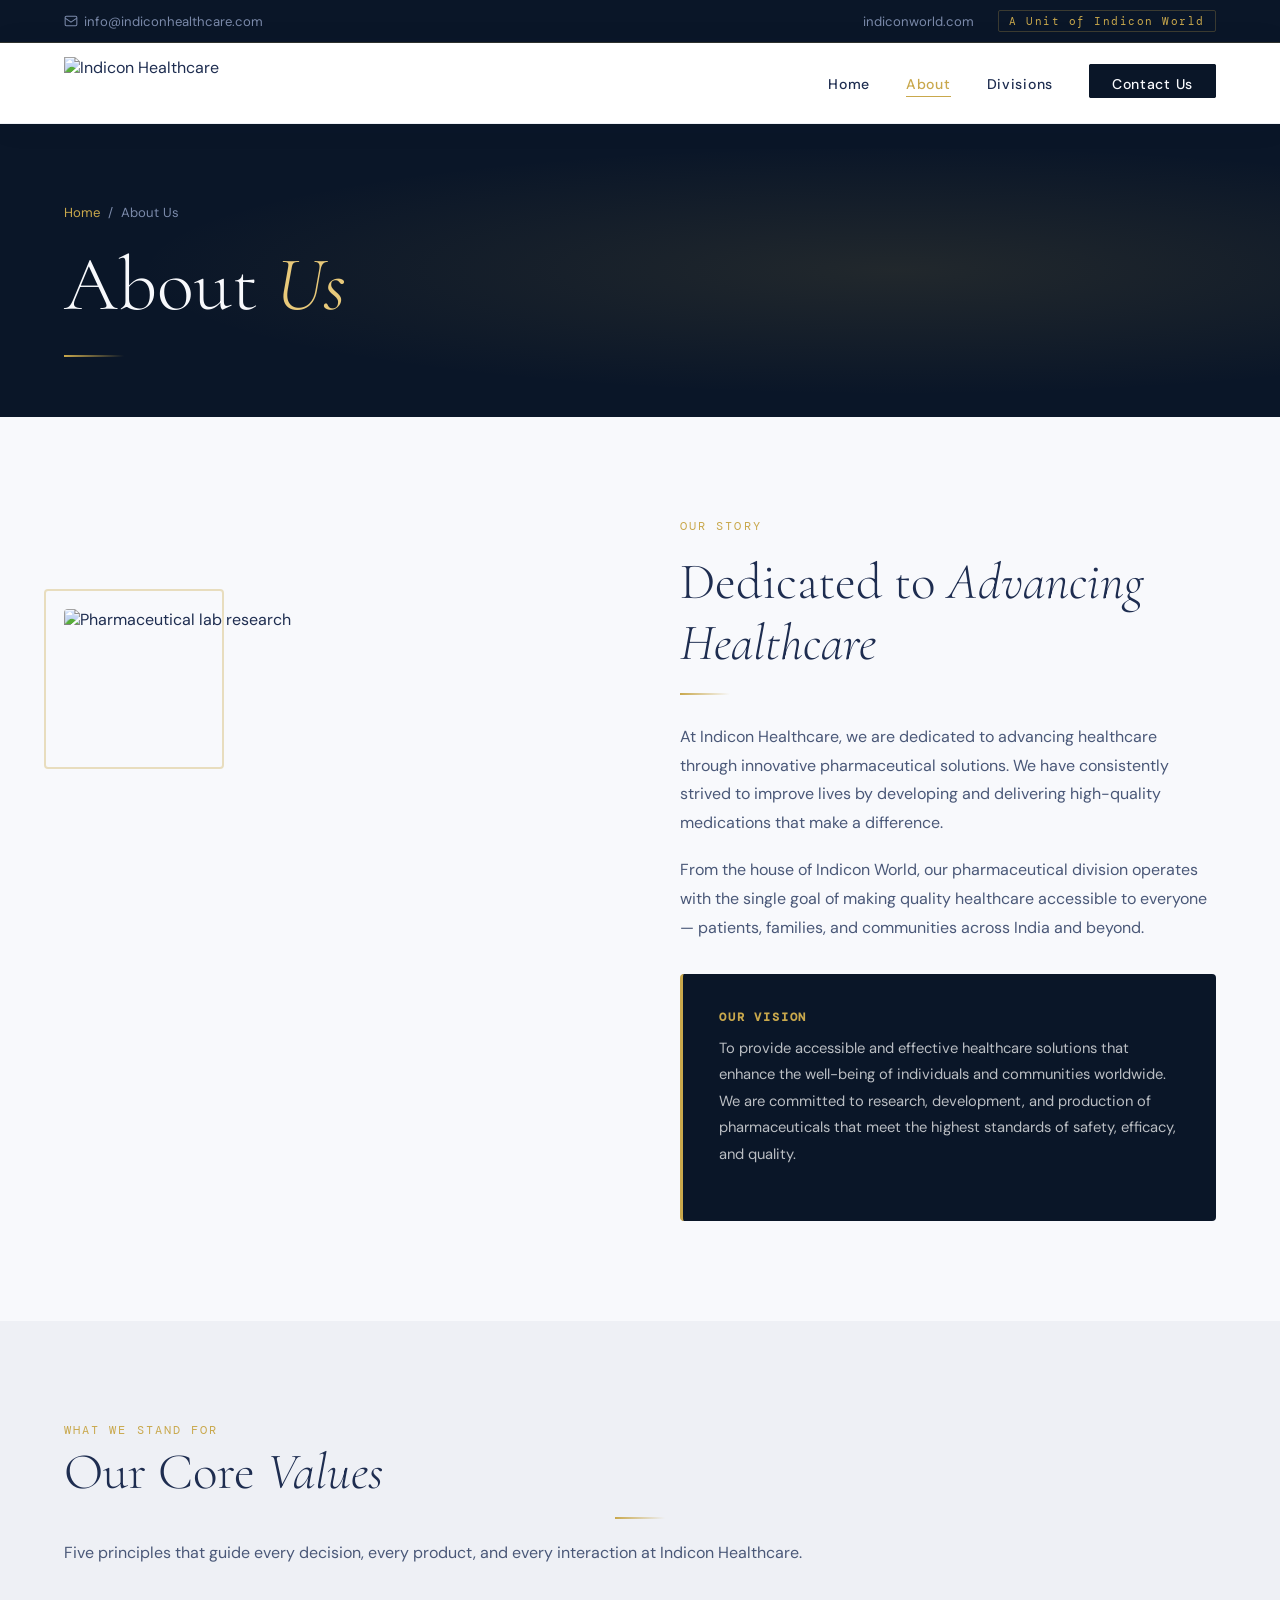
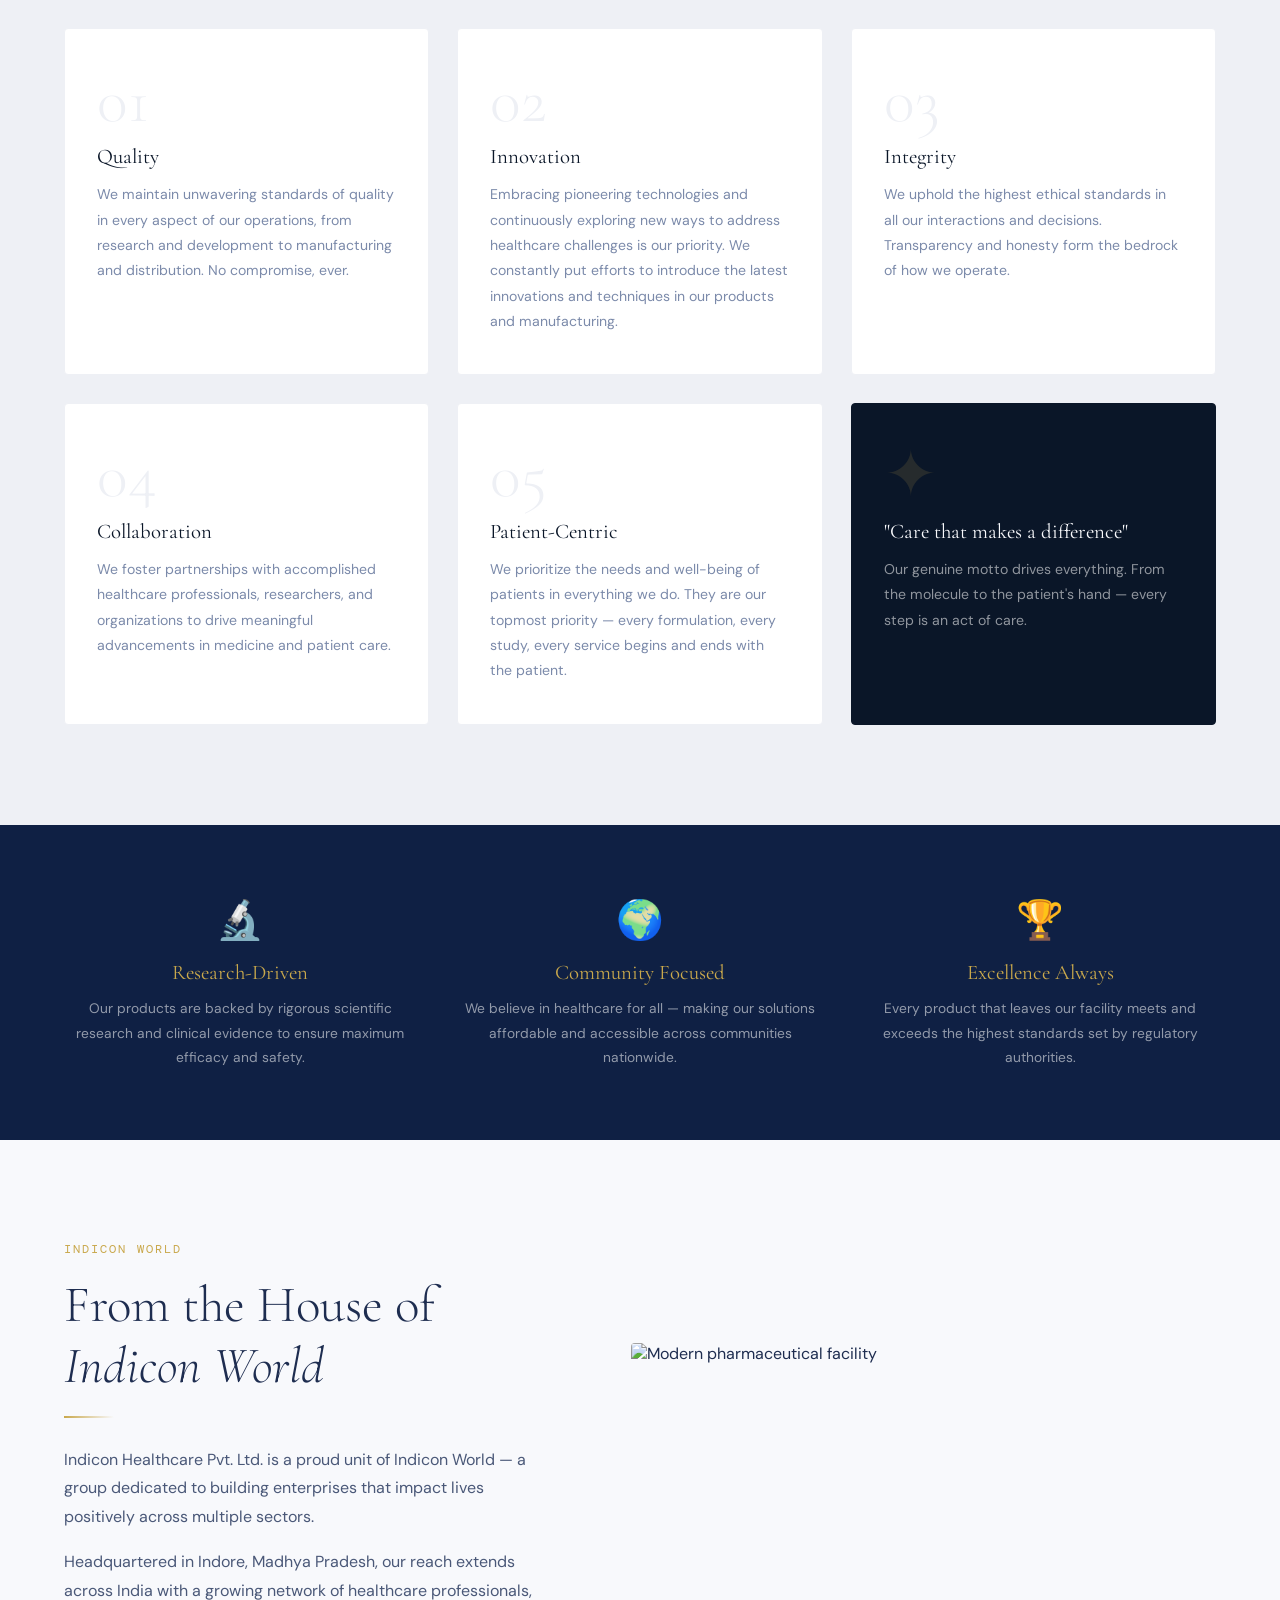
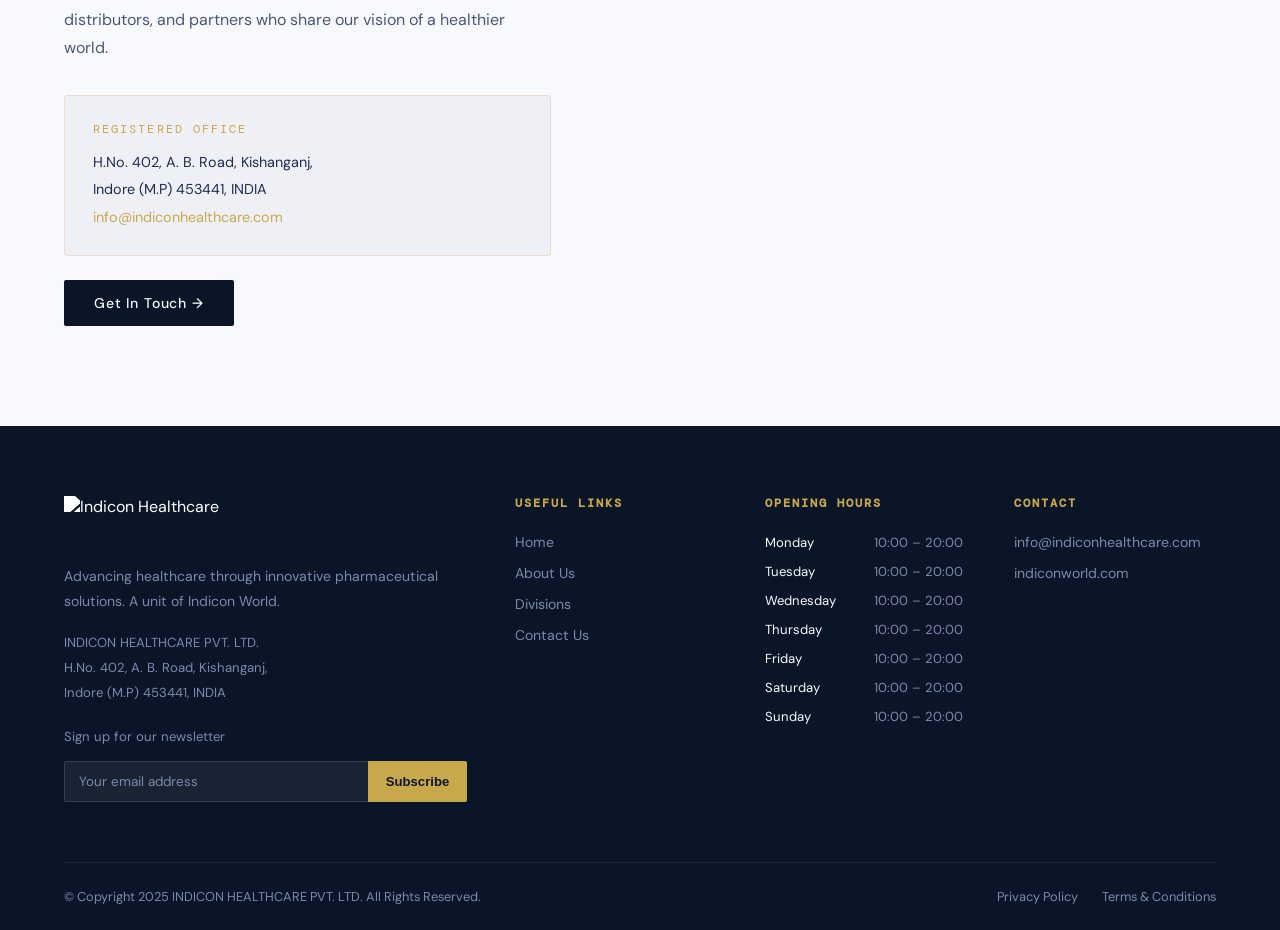
==== about.html @ 57bc6d41 "Add files via upload" ====
<!DOCTYPE html>
<html lang="en">
<head>
  <meta charset="UTF-8" />
  <meta name="viewport" content="width=device-width, initial-scale=1.0" />
  <title>About Us — INDICON HEALTHCARE PVT. LTD.</title>
  <link rel="stylesheet" href="style.css" />
  <style>
    /* ── ABOUT PAGE ── */
    .about-intro { padding: 100px 0; }
    .about-intro-grid {
      display: grid;
      grid-template-columns: 1fr 1fr;
      gap: 80px;
      align-items: center;
    }
    .about-intro-img {
      position: relative;
    }
    .about-intro-img img {
      width: 100%; height: 520px;
      object-fit: cover;
      border-radius: var(--radius);
    }
    .img-accent {
      position: absolute;
      top: -20px; left: -20px;
      width: 180px; height: 180px;
      border: 2px solid var(--gold);
      border-radius: var(--radius);
      opacity: 0.35;
      z-index: -1;
    }
    .about-intro-text .label { margin-bottom: 14px; }
    .about-intro-text h2 { margin-bottom: 10px; }
    .about-intro-text p { margin-bottom: 18px; }

    /* Vision card */
    .vision-card {
      background: var(--navy);
      color: white;
      padding: 36px;
      border-radius: var(--radius);
      margin-top: 32px;
      border-left: 3px solid var(--gold);
    }
    .vision-card h4 { color: var(--gold); margin-bottom: 10px; font-family: 'DM Mono', monospace; font-size: 0.76rem; letter-spacing: 0.15em; }
    .vision-card p { color: rgba(255,255,255,0.72); font-size: 0.92rem; }

    /* Values section */
    .values-section { padding: 100px 0; background: var(--off-white); }
    .values-big-grid {
      display: grid;
      grid-template-columns: repeat(3, 1fr);
      gap: 28px;
      margin-top: 60px;
    }
    .value-block {
      background: #fff;
      padding: 40px 32px;
      border-radius: var(--radius);
      border: 1px solid var(--off-white);
      transition: var(--transition);
      position: relative;
      overflow: hidden;
    }
    .value-block::before {
      content: '';
      position: absolute;
      top: 0; left: 0;
      width: 100%; height: 3px;
      background: linear-gradient(90deg, var(--gold), transparent);
      transform: scaleX(0);
      transform-origin: left;
      transition: transform var(--transition);
    }
    .value-block:hover::before { transform: scaleX(1); }
    .value-block:hover { transform: translateY(-6px); box-shadow: 0 20px 60px rgba(10,22,40,0.1); }
    .value-num {
      font-family: 'Cormorant Garamond', serif;
      font-size: 4rem;
      font-weight: 300;
      color: var(--off-white);
      line-height: 1;
      margin-bottom: 12px;
    }
    .value-block h3 { font-size: 1.3rem; margin-bottom: 12px; color: var(--navy); }
    .value-block p { font-size: 0.88rem; color: var(--muted); line-height: 1.8; }

    /* Team / brand section */
    .brand-section { padding: 100px 0; }
    .brand-inner {
      display: grid;
      grid-template-columns: 1fr 1.2fr;
      gap: 80px;
      align-items: center;
    }
    .brand-text .label { margin-bottom: 14px; }
    .brand-text h2 { margin-bottom: 18px; }
    .brand-text p { margin-bottom: 16px; }
    .brand-img img {
      width: 100%; height: 480px;
      object-fit: cover;
      border-radius: var(--radius);
    }

    /* Commitment strip */
    .commitment-strip {
      background: var(--navy-mid);
      padding: 70px 0;
    }
    .commitment-grid {
      display: grid;
      grid-template-columns: repeat(3, 1fr);
      gap: 48px;
      text-align: center;
    }
    .commit-item .icon {
      font-size: 2.4rem;
      margin-bottom: 16px;
    }
    .commit-item h4 { color: var(--gold); margin-bottom: 10px; font-family: 'Cormorant Garamond', serif; font-size: 1.3rem; font-weight: 400; text-transform: none; letter-spacing: 0; }
    .commit-item p { font-size: 0.86rem; color: rgba(255,255,255,0.55); line-height: 1.8; }

    @media(max-width:768px) {
      .about-intro-grid, .brand-inner { grid-template-columns: 1fr; }
      .values-big-grid { grid-template-columns: 1fr; }
      .commitment-grid { grid-template-columns: 1fr; gap: 36px; }
      .about-intro-img img { height: 320px; }
    }
    @media(max-width:1024px) {
      .values-big-grid { grid-template-columns: 1fr 1fr; }
    }
  </style>
</head>
<body>

  <!-- TOP BAR -->
  <div class="topbar">
    <div class="container">
      <a href="mailto:info@indiconhealthcare.com">
        <svg width="14" height="14" viewBox="0 0 24 24" fill="none" stroke="currentColor" stroke-width="1.8"><rect x="2" y="4" width="20" height="16" rx="2"/><path d="m2 7 10 7 10-7"/></svg>
        info@indiconhealthcare.com
      </a>
      <div class="topbar-right">
        <a href="https://indiconworld.com" target="_blank">indiconworld.com</a>
        <span class="unit-tag">A Unit of Indicon World</span>
      </div>
    </div>
  </div>

  <!-- NAVBAR -->
  <nav class="navbar">
    <div class="container">
      <a href="index.html" class="logo">
        <img src="https://indiconhealthcare.com/images/logo.png" alt="Indicon Healthcare" />
      </a>
      <ul class="nav-links" id="navLinks">
        <li><a href="index.html">Home</a></li>
        <li><a href="about.html" class="active">About</a></li>
        <li><a href="divisions.html">Divisions</a></li>
        <li><a href="contact.html" class="nav-cta">Contact Us</a></li>
      </ul>
      <div class="hamburger" onclick="toggleNav()"><span></span><span></span><span></span></div>
    </div>
  </nav>

  <!-- PAGE HERO -->
  <div class="page-hero">
    <div class="container">
      <div class="breadcrumb">
        <a href="index.html">Home</a>
        <span>/</span>
        <span>About Us</span>
      </div>
      <h1>About <em>Us</em></h1>
      <div class="line"></div>
    </div>
  </div>

  <!-- ABOUT INTRO -->
  <section class="about-intro">
    <div class="container">
      <div class="about-intro-grid">
        <div class="about-intro-img fade-up">
          <div class="img-accent"></div>
          <img src="https://images.unsplash.com/photo-1559757175-5700dde675bc?w=800&q=80" alt="Pharmaceutical lab research" />
        </div>
        <div class="about-intro-text fade-up">
          <p class="label">Our Story</p>
          <h2>Dedicated to <em>Advancing Healthcare</em></h2>
          <div class="gold-line"></div>
          <p>At Indicon Healthcare, we are dedicated to advancing healthcare through innovative pharmaceutical solutions. We have consistently strived to improve lives by developing and delivering high-quality medications that make a difference.</p>
          <p>From the house of Indicon World, our pharmaceutical division operates with the single goal of making quality healthcare accessible to everyone — patients, families, and communities across India and beyond.</p>
          <div class="vision-card">
            <h4>Our Vision</h4>
            <p>To provide accessible and effective healthcare solutions that enhance the well-being of individuals and communities worldwide. We are committed to research, development, and production of pharmaceuticals that meet the highest standards of safety, efficacy, and quality.</p>
          </div>
        </div>
      </div>
    </div>
  </section>

  <!-- VALUES -->
  <section class="values-section">
    <div class="container">
      <div class="section-header fade-up">
        <p class="label">What We Stand For</p>
        <h2>Our Core <em>Values</em></h2>
        <div class="gold-line" style="margin:14px auto 20px;"></div>
        <p>Five principles that guide every decision, every product, and every interaction at Indicon Healthcare.</p>
      </div>
      <div class="values-big-grid">
        <div class="value-block fade-up">
          <div class="value-num">01</div>
          <h3>Quality</h3>
          <p>We maintain unwavering standards of quality in every aspect of our operations, from research and development to manufacturing and distribution. No compromise, ever.</p>
        </div>
        <div class="value-block fade-up">
          <div class="value-num">02</div>
          <h3>Innovation</h3>
          <p>Embracing pioneering technologies and continuously exploring new ways to address healthcare challenges is our priority. We constantly put efforts to introduce the latest innovations and techniques in our products and manufacturing.</p>
        </div>
        <div class="value-block fade-up">
          <div class="value-num">03</div>
          <h3>Integrity</h3>
          <p>We uphold the highest ethical standards in all our interactions and decisions. Transparency and honesty form the bedrock of how we operate.</p>
        </div>
        <div class="value-block fade-up">
          <div class="value-num">04</div>
          <h3>Collaboration</h3>
          <p>We foster partnerships with accomplished healthcare professionals, researchers, and organizations to drive meaningful advancements in medicine and patient care.</p>
        </div>
        <div class="value-block fade-up">
          <div class="value-num">05</div>
          <h3>Patient-Centric</h3>
          <p>We prioritize the needs and well-being of patients in everything we do. They are our topmost priority — every formulation, every study, every service begins and ends with the patient.</p>
        </div>
        <div class="value-block fade-up" style="background:var(--navy);border-color:var(--navy);">
          <div class="value-num" style="color:rgba(201,168,76,0.15);">✦</div>
          <h3 style="color:var(--white);">"Care that makes a difference"</h3>
          <p style="color:rgba(255,255,255,0.55);">Our genuine motto drives everything. From the molecule to the patient's hand — every step is an act of care.</p>
        </div>
      </div>
    </div>
  </section>

  <!-- COMMITMENT STRIP -->
  <div class="commitment-strip">
    <div class="container">
      <div class="commitment-grid">
        <div class="commit-item fade-up">
          <div class="icon">🔬</div>
          <h4>Research-Driven</h4>
          <p>Our products are backed by rigorous scientific research and clinical evidence to ensure maximum efficacy and safety.</p>
        </div>
        <div class="commit-item fade-up">
          <div class="icon">🌍</div>
          <h4>Community Focused</h4>
          <p>We believe in healthcare for all — making our solutions affordable and accessible across communities nationwide.</p>
        </div>
        <div class="commit-item fade-up">
          <div class="icon">🏆</div>
          <h4>Excellence Always</h4>
          <p>Every product that leaves our facility meets and exceeds the highest standards set by regulatory authorities.</p>
        </div>
      </div>
    </div>
  </div>

  <!-- BRAND SECTION -->
  <section class="brand-section">
    <div class="container">
      <div class="brand-inner">
        <div class="brand-text fade-up">
          <p class="label">Indicon World</p>
          <h2>From the House of <em>Indicon World</em></h2>
          <div class="gold-line"></div>
          <p>Indicon Healthcare Pvt. Ltd. is a proud unit of Indicon World — a group dedicated to building enterprises that impact lives positively across multiple sectors.</p>
          <p>Headquartered in Indore, Madhya Pradesh, our reach extends across India with a growing network of healthcare professionals, distributors, and partners who share our vision of a healthier world.</p>
          <div style="margin-top:32px;padding:24px 28px;border:1px solid var(--border);border-radius:var(--radius);background:var(--off-white);">
            <p class="label" style="margin-bottom:8px;">Registered Office</p>
            <address style="font-style:normal;color:var(--text);line-height:1.9;font-size:0.9rem;">
              H.No. 402, A. B. Road, Kishanganj,<br />
              Indore (M.P) 453441, INDIA<br />
              <a href="mailto:info@indiconhealthcare.com" style="color:var(--gold);">info@indiconhealthcare.com</a>
            </address>
          </div>
          <div style="margin-top:24px;">
            <a href="contact.html" class="btn btn-dark">Get In Touch &#8594;</a>
          </div>
        </div>
        <div class="brand-img fade-up">
          <img src="https://images.unsplash.com/photo-1582719471384-894fbb16e074?w=800&q=80" alt="Modern pharmaceutical facility" />
        </div>
      </div>
    </div>
  </section>

  <!-- FOOTER -->
  <footer>
    <div class="container">
      <div class="footer-grid">
        <div class="footer-brand">
          <img src="https://indiconhealthcare.com/images/logo.png" alt="Indicon Healthcare" />
          <p>Advancing healthcare through innovative pharmaceutical solutions. A unit of Indicon World.</p>
          <address>
            INDICON HEALTHCARE PVT. LTD.<br />
            H.No. 402, A. B. Road, Kishanganj,<br />
            Indore (M.P) 453441, INDIA
          </address>
          <div style="margin-top:16px;">
            <div class="footer-newsletter">
              <p>Sign up for our newsletter</p>
              <div class="newsletter-form">
                <input type="email" placeholder="Your email address" />
                <button>Subscribe</button>
              </div>
            </div>
          </div>
        </div>
        <div class="footer-col">
          <h4>Useful Links</h4>
          <ul>
            <li><a href="index.html">Home</a></li>
            <li><a href="about.html">About Us</a></li>
            <li><a href="divisions.html">Divisions</a></li>
            <li><a href="contact.html">Contact Us</a></li>
          </ul>
        </div>
        <div class="footer-col">
          <h4>Opening Hours</h4>
          <div class="footer-hours">
            <span class="day">Monday</span><span>10:00 – 20:00</span>
            <span class="day">Tuesday</span><span>10:00 – 20:00</span>
            <span class="day">Wednesday</span><span>10:00 – 20:00</span>
            <span class="day">Thursday</span><span>10:00 – 20:00</span>
            <span class="day">Friday</span><span>10:00 – 20:00</span>
            <span class="day">Saturday</span><span>10:00 – 20:00</span>
            <span class="day">Sunday</span><span>10:00 – 20:00</span>
          </div>
        </div>
        <div class="footer-col">
          <h4>Contact</h4>
          <ul>
            <li><a href="mailto:info@indiconhealthcare.com">info@indiconhealthcare.com</a></li>
            <li><a href="https://indiconworld.com" target="_blank">indiconworld.com</a></li>
          </ul>
        </div>
      </div>
      <div class="footer-bottom">
        <p>© Copyright 2025 INDICON HEALTHCARE PVT. LTD. All Rights Reserved.</p>
        <div class="footer-bottom-links">
          <a href="#">Privacy Policy</a>
          <a href="#">Terms &amp; Conditions</a>
        </div>
      </div>
    </div>
  </footer>

  <script>
    function toggleNav() { document.getElementById('navLinks').classList.toggle('open'); }
    const obs = new IntersectionObserver((entries) => {
      entries.forEach(e => { if(e.isIntersecting) e.target.classList.add('visible'); });
    }, { threshold: 0.1 });
    document.querySelectorAll('.fade-up').forEach(el => obs.observe(el));
  </script>
</body>
</html>
---- style.css ----
/* ============================================================
   INDICON HEALTHCARE PVT. LTD. — Global Stylesheet
   Design: Refined Medical Luxury — Deep Navy + Clinical White + Gold
   ============================================================ */

@import url('https://fonts.googleapis.com/css2?family=Cormorant+Garamond:ital,wght@0,300;0,400;0,600;1,300;1,400&family=DM+Sans:wght@300;400;500;600&family=DM+Mono:wght@400&display=swap');

/* ── CSS Variables ── */
:root {
  --navy:      #0a1628;
  --navy-mid:  #0f2044;
  --navy-soft: #162b55;
  --gold:      #c9a84c;
  --gold-light:#e8c97a;
  --white:     #f8f9fc;
  --off-white: #eef0f5;
  --muted:     #7b8aaa;
  --text:      #1e2d50;
  --border:    rgba(201,168,76,0.25);
  --radius:    4px;
  --transition: 0.4s cubic-bezier(0.25,0.8,0.25,1);
}

/* ── Reset ── */
*, *::before, *::after { box-sizing: border-box; margin: 0; padding: 0; }
html { scroll-behavior: smooth; font-size: 16px; }
body {
  font-family: 'DM Sans', sans-serif;
  background: var(--white);
  color: var(--text);
  overflow-x: hidden;
}
img { display: block; max-width: 100%; }
a  { text-decoration: none; color: inherit; }
ul { list-style: none; }

/* ── Typography ── */
h1, h2, h3, h4 { font-family: 'Cormorant Garamond', serif; line-height: 1.2; }
h1 { font-size: clamp(2.8rem, 6vw, 5.5rem); font-weight: 300; }
h2 { font-size: clamp(2rem, 4vw, 3.2rem); font-weight: 300; }
h3 { font-size: clamp(1.4rem, 2.5vw, 2rem); font-weight: 400; }
h4 { font-size: 1.15rem; font-weight: 600; letter-spacing: 0.06em; text-transform: uppercase; }
p  { font-size: 1rem; line-height: 1.8; color: #4a5878; }

/* ── Utility ── */
.container { width: 90%; max-width: 1240px; margin: 0 auto; }
.gold      { color: var(--gold); }
.label     { font-family: 'DM Mono', monospace; font-size: 0.72rem; letter-spacing: 0.18em; text-transform: uppercase; color: var(--gold); }
.section-pad { padding: 100px 0; }
.section-pad-sm { padding: 70px 0; }

/* ── TOP BAR ── */
.topbar {
  background: var(--navy);
  padding: 10px 0;
  border-bottom: 1px solid rgba(201,168,76,0.2);
}
.topbar .container {
  display: flex;
  justify-content: space-between;
  align-items: center;
}
.topbar a {
  font-size: 0.82rem;
  color: var(--muted);
  display: flex;
  align-items: center;
  gap: 6px;
  transition: color var(--transition);
}
.topbar a:hover { color: var(--gold); }
.topbar-right { display: flex; gap: 24px; align-items: center; }
.topbar .unit-tag {
  font-family: 'DM Mono', monospace;
  font-size: 0.68rem;
  letter-spacing: 0.14em;
  color: var(--gold);
  border: 1px solid var(--border);
  padding: 3px 10px;
  border-radius: 2px;
}

/* ── NAVBAR ── */
.navbar {
  position: sticky;
  top: 0;
  z-index: 1000;
  background: rgba(255,255,255,0.97);
  backdrop-filter: blur(12px);
  border-bottom: 1px solid var(--off-white);
  box-shadow: 0 2px 30px rgba(10,22,40,0.07);
}
.navbar .container {
  display: flex;
  align-items: center;
  justify-content: space-between;
  height: 80px;
}
.navbar .logo img { height: 52px; width: auto; }
.nav-links { display: flex; gap: 36px; align-items: center; }
.nav-links a {
  font-size: 0.88rem;
  font-weight: 500;
  letter-spacing: 0.05em;
  color: var(--text);
  position: relative;
  padding-bottom: 4px;
  transition: color var(--transition);
}
.nav-links a::after {
  content: '';
  position: absolute;
  bottom: 0; left: 0;
  width: 0; height: 1px;
  background: var(--gold);
  transition: width var(--transition);
}
.nav-links a:hover, .nav-links a.active { color: var(--gold); }
.nav-links a:hover::after, .nav-links a.active::after { width: 100%; }
.nav-cta {
  background: var(--navy);
  color: var(--white) !important;
  padding: 10px 22px;
  border-radius: 2px;
  border: 1px solid var(--navy);
  transition: background var(--transition), border-color var(--transition) !important;
}
.nav-cta:hover { background: var(--gold) !important; border-color: var(--gold) !important; color: var(--navy) !important; }
.nav-cta::after { display: none !important; }

.hamburger { display: none; flex-direction: column; gap: 5px; cursor: pointer; }
.hamburger span { width: 26px; height: 2px; background: var(--navy); transition: var(--transition); }

/* ── PAGE HERO (inner pages) ── */
.page-hero {
  background: var(--navy);
  padding: 80px 0 60px;
  position: relative;
  overflow: hidden;
}
.page-hero::before {
  content: '';
  position: absolute;
  inset: 0;
  background: radial-gradient(ellipse at 70% 50%, rgba(201,168,76,0.12) 0%, transparent 60%);
}
.page-hero .container { position: relative; }
.page-hero .breadcrumb {
  display: flex;
  align-items: center;
  gap: 8px;
  font-size: 0.82rem;
  color: var(--muted);
  margin-bottom: 18px;
}
.page-hero .breadcrumb a { color: var(--gold); }
.page-hero .breadcrumb span { color: var(--muted); }
.page-hero h1 { color: var(--white); font-weight: 300; }
.page-hero h1 em { font-style: italic; color: var(--gold-light); }
.page-hero .line {
  width: 60px; height: 2px;
  background: linear-gradient(90deg, var(--gold), transparent);
  margin-top: 24px;
}

/* ── BUTTONS ── */
.btn {
  display: inline-flex;
  align-items: center;
  gap: 8px;
  padding: 14px 30px;
  font-size: 0.88rem;
  font-weight: 500;
  letter-spacing: 0.06em;
  border-radius: 2px;
  transition: var(--transition);
  cursor: pointer;
  border: none;
}
.btn-primary {
  background: var(--gold);
  color: var(--navy);
}
.btn-primary:hover { background: var(--gold-light); transform: translateY(-2px); box-shadow: 0 8px 24px rgba(201,168,76,0.3); }
.btn-outline {
  background: transparent;
  color: var(--white);
  border: 1px solid rgba(255,255,255,0.4);
}
.btn-outline:hover { border-color: var(--gold); color: var(--gold); }
.btn-dark {
  background: var(--navy);
  color: var(--white);
}
.btn-dark:hover { background: var(--navy-soft); transform: translateY(-2px); }

/* ── DIVIDER LINE ── */
.gold-line {
  width: 50px; height: 2px;
  background: linear-gradient(90deg, var(--gold), transparent);
  margin: 18px 0 28px;
}

/* ── STAT CHIPS ── */
.stats-strip {
  background: var(--navy);
  padding: 36px 0;
}
.stats-strip .container {
  display: grid;
  grid-template-columns: repeat(4,1fr);
  gap: 1px;
  background: rgba(201,168,76,0.2);
}
.stat-item {
  background: var(--navy);
  padding: 32px 28px;
  text-align: center;
}
.stat-num {
  font-family: 'Cormorant Garamond', serif;
  font-size: 3rem;
  font-weight: 300;
  color: var(--gold);
  line-height: 1;
}
.stat-label {
  font-size: 0.78rem;
  letter-spacing: 0.12em;
  color: var(--muted);
  text-transform: uppercase;
  margin-top: 6px;
}

/* ── FOOTER ── */
footer {
  background: var(--navy);
  color: var(--white);
  padding: 70px 0 0;
}
.footer-grid {
  display: grid;
  grid-template-columns: 2fr 1fr 1fr 1fr;
  gap: 48px;
  padding-bottom: 60px;
  border-bottom: 1px solid rgba(255,255,255,0.07);
}
.footer-brand img { height: 48px; margin-bottom: 20px; filter: brightness(0) invert(1); }
.footer-brand p { font-size: 0.88rem; color: var(--muted); line-height: 1.8; }
.footer-brand address {
  font-style: normal;
  font-size: 0.82rem;
  color: var(--muted);
  margin-top: 16px;
  line-height: 1.9;
}
.footer-col h4 { font-size: 0.78rem; letter-spacing: 0.16em; text-transform: uppercase; color: var(--gold); margin-bottom: 20px; font-family: 'DM Mono', monospace; }
.footer-col ul li { margin-bottom: 10px; }
.footer-col ul li a { font-size: 0.88rem; color: var(--muted); transition: color var(--transition); }
.footer-col ul li a:hover { color: var(--gold); }
.footer-hours { display: grid; grid-template-columns: 1fr 1fr; gap: 4px 16px; }
.footer-hours span { font-size: 0.82rem; color: var(--muted); line-height: 1.9; }
.footer-hours .day { color: var(--white); }

.footer-newsletter { margin-top: 20px; }
.footer-newsletter p { font-size: 0.82rem; color: var(--muted); margin-bottom: 12px; }
.newsletter-form { display: flex; gap: 0; }
.newsletter-form input {
  flex: 1;
  padding: 11px 14px;
  background: rgba(255,255,255,0.06);
  border: 1px solid rgba(255,255,255,0.12);
  border-right: none;
  color: var(--white);
  font-size: 0.84rem;
  font-family: 'DM Sans', sans-serif;
  outline: none;
  border-radius: 2px 0 0 2px;
}
.newsletter-form input::placeholder { color: var(--muted); }
.newsletter-form button {
  padding: 11px 18px;
  background: var(--gold);
  color: var(--navy);
  border: none;
  font-weight: 600;
  font-size: 0.82rem;
  cursor: pointer;
  border-radius: 0 2px 2px 0;
  transition: background var(--transition);
}
.newsletter-form button:hover { background: var(--gold-light); }

.footer-bottom {
  padding: 22px 0;
  display: flex;
  justify-content: space-between;
  align-items: center;
  flex-wrap: wrap;
  gap: 12px;
}
.footer-bottom p { font-size: 0.8rem; color: var(--muted); }
.footer-bottom-links { display: flex; gap: 24px; }
.footer-bottom-links a { font-size: 0.8rem; color: var(--muted); transition: color var(--transition); }
.footer-bottom-links a:hover { color: var(--gold); }

/* ── CARDS ── */
.card {
  background: #fff;
  border: 1px solid var(--off-white);
  border-radius: var(--radius);
  overflow: hidden;
  transition: var(--transition);
}
.card:hover {
  transform: translateY(-6px);
  box-shadow: 0 20px 60px rgba(10,22,40,0.12);
  border-color: rgba(201,168,76,0.3);
}

/* ── SCROLL ANIMATIONS ── */
.fade-up {
  opacity: 0;
  transform: translateY(30px);
  transition: opacity 0.7s ease, transform 0.7s ease;
}
.fade-up.visible {
  opacity: 1;
  transform: translateY(0);
}

/* ── RESPONSIVE ── */
@media (max-width: 1024px) {
  .footer-grid { grid-template-columns: 1fr 1fr; }
}
@media (max-width: 768px) {
  .nav-links { display: none; flex-direction: column; position: absolute; top: 80px; left: 0; right: 0; background: #fff; padding: 24px; border-bottom: 1px solid var(--off-white); gap: 20px; }
  .nav-links.open { display: flex; }
  .hamburger { display: flex; }
  .stats-strip .container { grid-template-columns: 1fr 1fr; }
  .footer-grid { grid-template-columns: 1fr; }
  .topbar-right .unit-tag { display: none; }
  .footer-bottom { flex-direction: column; text-align: center; }
}
@media (max-width: 480px) {
  .stats-strip .container { grid-template-columns: 1fr; }
}
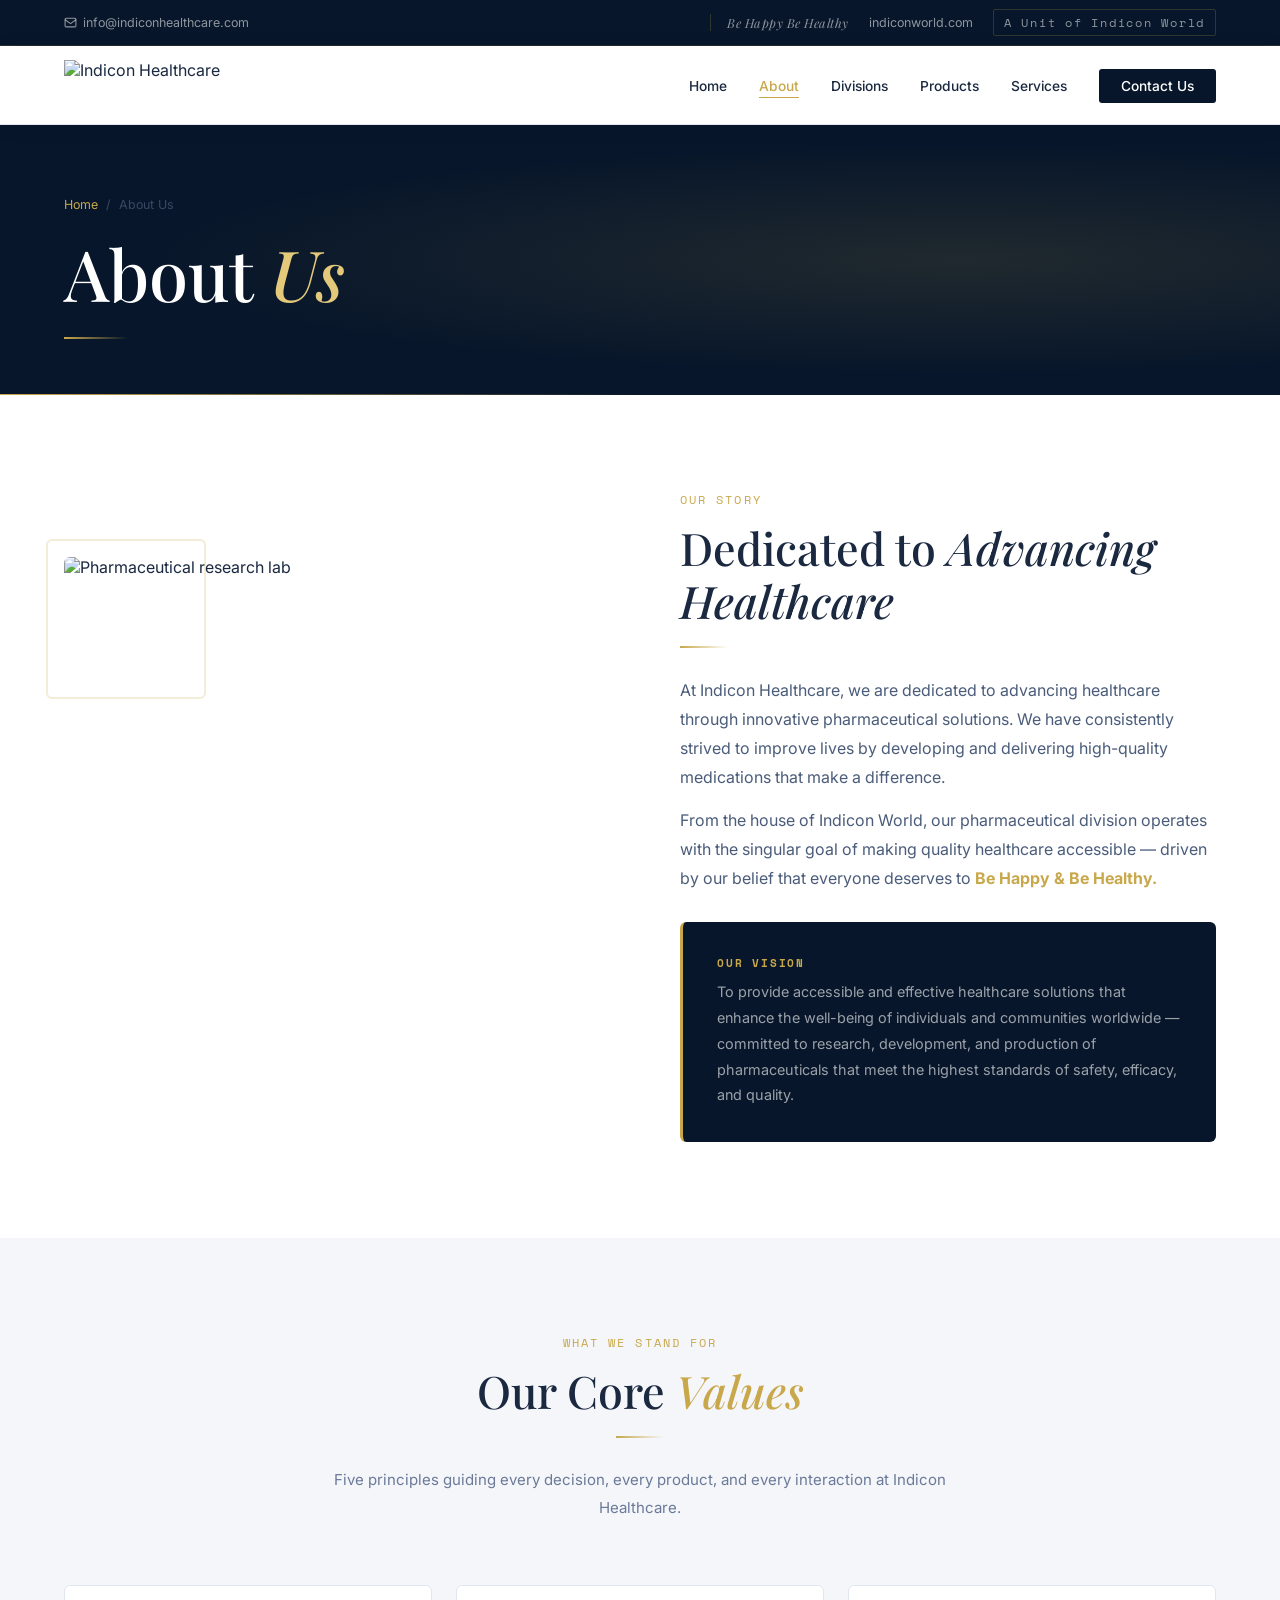
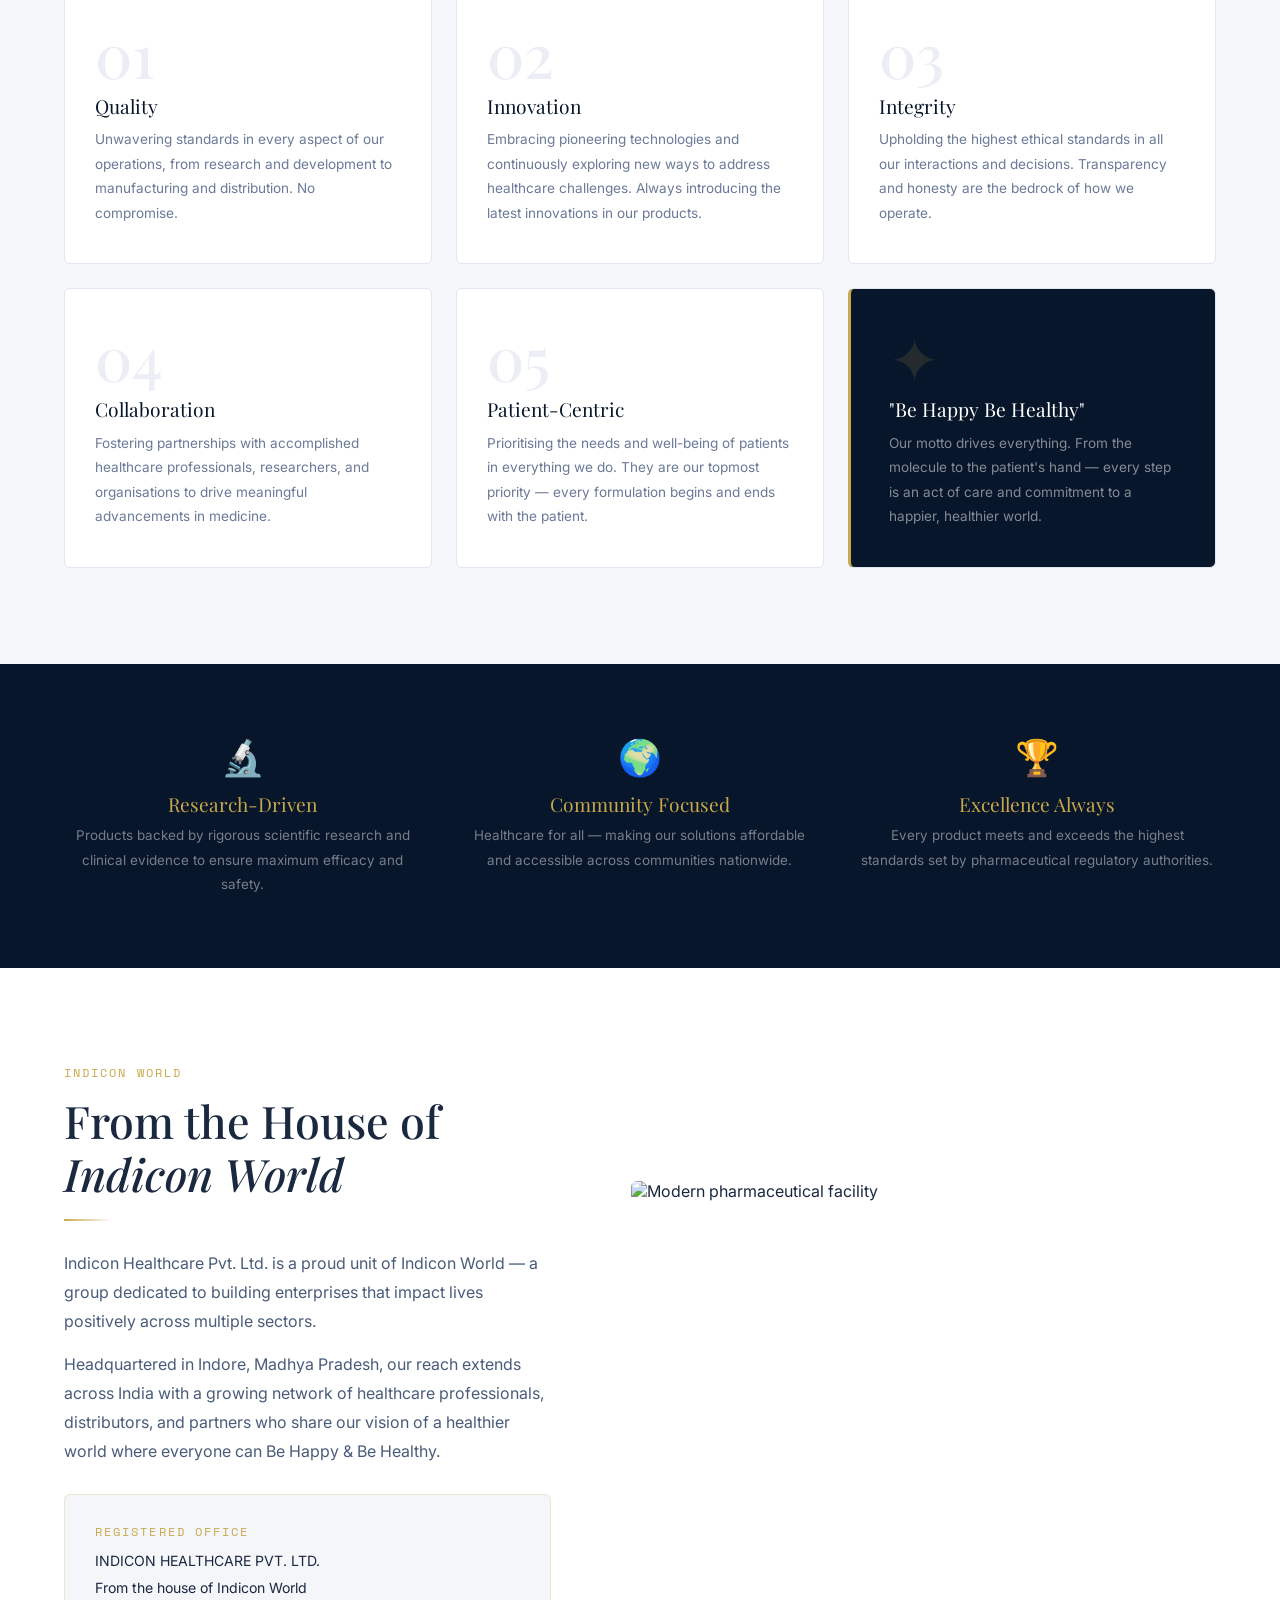
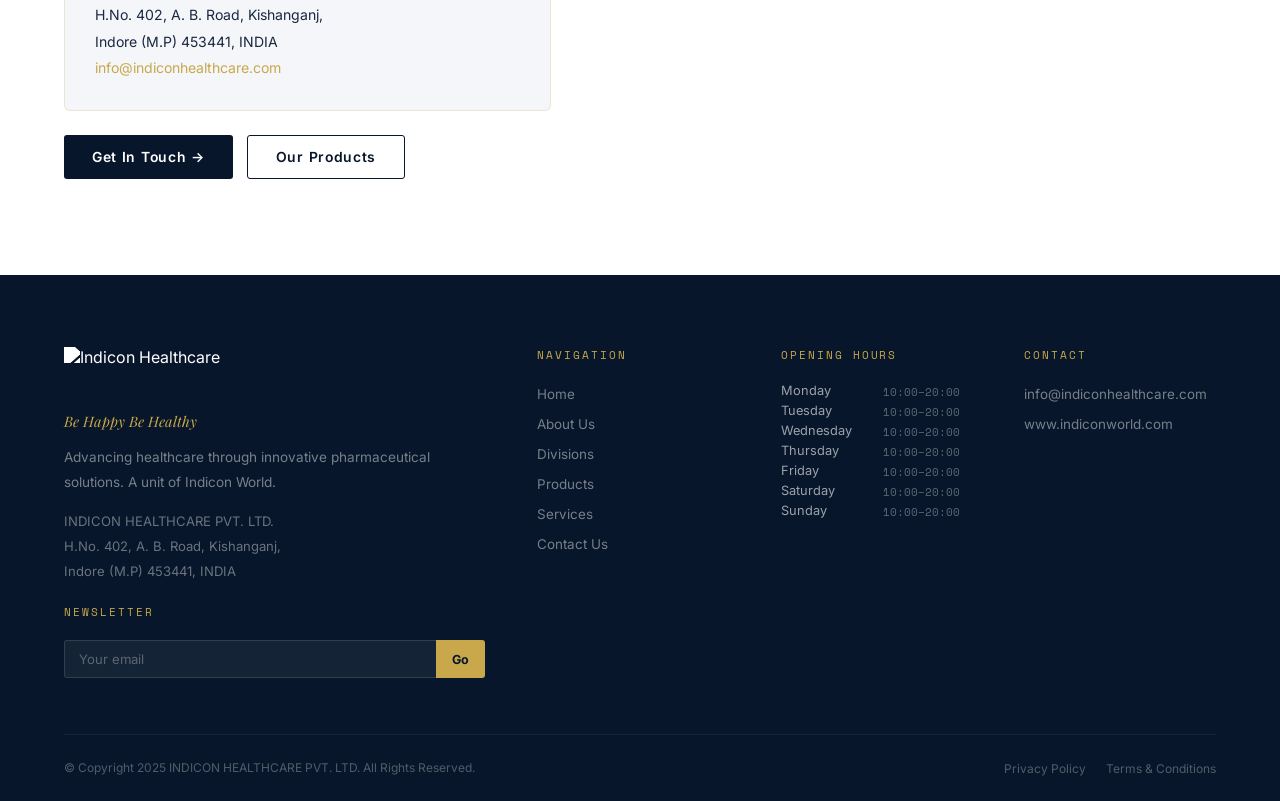
==== commit 08b394e0: "Add files via upload" ====
--- a/about.html
+++ b/about.html
@@ -1,369 +1,123 @@
+<!-- ABOUT PAGE -->
 <!DOCTYPE html>
 <html lang="en">
 <head>
-  <meta charset="UTF-8" />
-  <meta name="viewport" content="width=device-width, initial-scale=1.0" />
+  <meta charset="UTF-8"/><meta name="viewport" content="width=device-width, initial-scale=1.0"/>
   <title>About Us — INDICON HEALTHCARE PVT. LTD.</title>
-  <link rel="stylesheet" href="style.css" />
+  <link rel="stylesheet" href="style.css"/>
   <style>
-    /* ── ABOUT PAGE ── */
-    .about-intro { padding: 100px 0; }
-    .about-intro-grid {
-      display: grid;
-      grid-template-columns: 1fr 1fr;
-      gap: 80px;
-      align-items: center;
-    }
-    .about-intro-img {
-      position: relative;
-    }
-    .about-intro-img img {
-      width: 100%; height: 520px;
-      object-fit: cover;
-      border-radius: var(--radius);
-    }
-    .img-accent {
-      position: absolute;
-      top: -20px; left: -20px;
-      width: 180px; height: 180px;
-      border: 2px solid var(--gold);
-      border-radius: var(--radius);
-      opacity: 0.35;
-      z-index: -1;
-    }
-    .about-intro-text .label { margin-bottom: 14px; }
-    .about-intro-text h2 { margin-bottom: 10px; }
-    .about-intro-text p { margin-bottom: 18px; }
-
-    /* Vision card */
-    .vision-card {
-      background: var(--navy);
-      color: white;
-      padding: 36px;
-      border-radius: var(--radius);
-      margin-top: 32px;
-      border-left: 3px solid var(--gold);
-    }
-    .vision-card h4 { color: var(--gold); margin-bottom: 10px; font-family: 'DM Mono', monospace; font-size: 0.76rem; letter-spacing: 0.15em; }
-    .vision-card p { color: rgba(255,255,255,0.72); font-size: 0.92rem; }
-
-    /* Values section */
-    .values-section { padding: 100px 0; background: var(--off-white); }
-    .values-big-grid {
-      display: grid;
-      grid-template-columns: repeat(3, 1fr);
-      gap: 28px;
-      margin-top: 60px;
-    }
-    .value-block {
-      background: #fff;
-      padding: 40px 32px;
-      border-radius: var(--radius);
-      border: 1px solid var(--off-white);
-      transition: var(--transition);
-      position: relative;
-      overflow: hidden;
-    }
-    .value-block::before {
-      content: '';
-      position: absolute;
-      top: 0; left: 0;
-      width: 100%; height: 3px;
-      background: linear-gradient(90deg, var(--gold), transparent);
-      transform: scaleX(0);
-      transform-origin: left;
-      transition: transform var(--transition);
-    }
-    .value-block:hover::before { transform: scaleX(1); }
-    .value-block:hover { transform: translateY(-6px); box-shadow: 0 20px 60px rgba(10,22,40,0.1); }
-    .value-num {
-      font-family: 'Cormorant Garamond', serif;
-      font-size: 4rem;
-      font-weight: 300;
-      color: var(--off-white);
-      line-height: 1;
-      margin-bottom: 12px;
-    }
-    .value-block h3 { font-size: 1.3rem; margin-bottom: 12px; color: var(--navy); }
-    .value-block p { font-size: 0.88rem; color: var(--muted); line-height: 1.8; }
-
-    /* Team / brand section */
-    .brand-section { padding: 100px 0; }
-    .brand-inner {
-      display: grid;
-      grid-template-columns: 1fr 1.2fr;
-      gap: 80px;
-      align-items: center;
-    }
-    .brand-text .label { margin-bottom: 14px; }
-    .brand-text h2 { margin-bottom: 18px; }
-    .brand-text p { margin-bottom: 16px; }
-    .brand-img img {
-      width: 100%; height: 480px;
-      object-fit: cover;
-      border-radius: var(--radius);
-    }
-
-    /* Commitment strip */
-    .commitment-strip {
-      background: var(--navy-mid);
-      padding: 70px 0;
-    }
-    .commitment-grid {
-      display: grid;
-      grid-template-columns: repeat(3, 1fr);
-      gap: 48px;
-      text-align: center;
-    }
-    .commit-item .icon {
-      font-size: 2.4rem;
-      margin-bottom: 16px;
-    }
-    .commit-item h4 { color: var(--gold); margin-bottom: 10px; font-family: 'Cormorant Garamond', serif; font-size: 1.3rem; font-weight: 400; text-transform: none; letter-spacing: 0; }
-    .commit-item p { font-size: 0.86rem; color: rgba(255,255,255,0.55); line-height: 1.8; }
-
-    @media(max-width:768px) {
-      .about-intro-grid, .brand-inner { grid-template-columns: 1fr; }
-      .values-big-grid { grid-template-columns: 1fr; }
-      .commitment-grid { grid-template-columns: 1fr; gap: 36px; }
-      .about-intro-img img { height: 320px; }
-    }
-    @media(max-width:1024px) {
-      .values-big-grid { grid-template-columns: 1fr 1fr; }
-    }
+  .about-intro-grid{display:grid;grid-template-columns:1fr 1fr;gap:80px;align-items:center;padding:96px 0}
+  .ai-img{position:relative}.ai-img img{width:100%;height:520px;object-fit:cover;border-radius:var(--r)}
+  .ai-corner{position:absolute;top:-18px;left:-18px;width:160px;height:160px;border:2px solid var(--gold);border-radius:var(--r);opacity:.22;pointer-events:none}
+  .vision-card{background:var(--navy);padding:34px;border-radius:var(--r);border-left:3px solid var(--gold);margin-top:28px}
+  .vision-card h4{color:var(--gold);font-family:'Space Mono',monospace;font-size:.7rem;letter-spacing:.16em;margin-bottom:10px}
+  .vision-card p{color:rgba(255,255,255,.6);font-size:.9rem;line-height:1.8}
+  .vals-grid{display:grid;grid-template-columns:repeat(3,1fr);gap:24px;margin-top:56px}
+  .val-big-card{background:var(--white);border:1px solid var(--border-lt);border-radius:var(--r);padding:38px 30px;transition:var(--t);position:relative;overflow:hidden}
+  .val-big-card::after{content:'';position:absolute;bottom:0;left:0;width:100%;height:3px;background:linear-gradient(90deg,var(--gold),transparent);transform:scaleX(0);transform-origin:left;transition:transform var(--t)}
+  .val-big-card:hover::after{transform:scaleX(1)}
+  .val-big-card:hover{transform:translateY(-6px);box-shadow:var(--shadow-lg)}
+  .val-n{font-family:'Playfair Display',serif;font-size:3.8rem;font-weight:500;color:var(--off2);line-height:1;margin-bottom:10px}
+  .val-big-card h3{font-size:1.2rem;margin-bottom:10px;color:var(--navy)}
+  .val-big-card p{font-size:.85rem;color:var(--muted);line-height:1.8}
+  .highlight-navy{background:var(--navy);padding:38px;border-radius:var(--r);border-left:3px solid var(--gold)}
+  .highlight-navy .val-n{color:rgba(200,168,75,.15)}
+  .highlight-navy h3{color:var(--white)}.highlight-navy p{color:rgba(255,255,255,.5)}
+  .commit-row{display:grid;grid-template-columns:repeat(3,1fr);gap:40px;text-align:center}
+  .commit-item .icon{font-size:2.2rem;margin-bottom:14px}
+  .commit-item h4{color:var(--gold);font-family:'Playfair Display',serif;font-size:1.2rem;font-weight:400;text-transform:none;letter-spacing:0;margin-bottom:8px}
+  .commit-item p{font-size:.84rem;color:rgba(255,255,255,.45);line-height:1.8}
+  .address-box{padding:28px 30px;border:1px solid var(--border);border-radius:var(--r);background:var(--off);margin-top:28px}
+  .address-box p{font-size:.88rem;color:var(--text);line-height:1.9}
+  .about-brand-grid{display:grid;grid-template-columns:1fr 1.2fr;gap:80px;align-items:center;padding:96px 0}
+  .about-brand-img img{width:100%;height:480px;object-fit:cover;border-radius:var(--r)}
+  @media(max-width:1024px){.vals-grid{grid-template-columns:1fr 1fr}}
+  @media(max-width:768px){.about-intro-grid,.about-brand-grid{grid-template-columns:1fr;gap:40px}.ai-img img{height:320px}.commit-row{grid-template-columns:1fr;gap:28px}}
+  @media(max-width:560px){.vals-grid{grid-template-columns:1fr}}
   </style>
 </head>
 <body>
+<div class="topbar"><div class="container topbar-inner"><a href="mailto:info@indiconhealthcare.com"><svg width="13" height="13" viewBox="0 0 24 24" fill="none" stroke="currentColor" stroke-width="2"><rect x="2" y="4" width="20" height="16" rx="2"/><path d="m2 7 10 7 10-7"/></svg>info@indiconhealthcare.com</a><div class="topbar-right"><span class="motto-tag">Be Happy Be Healthy</span><a href="https://indiconworld.com" target="_blank">indiconworld.com</a><span class="unit-pill">A Unit of Indicon World</span></div></div></div>
+<nav class="navbar"><div class="container navbar-inner"><a href="index.html" class="logo"><img src="https://indiconhealthcare.com/images/logo.png" alt="Indicon Healthcare"/></a><ul class="nav-links" id="navLinks"><li><a href="index.html">Home</a></li><li><a href="about.html" class="active">About</a></li><li><a href="divisions.html">Divisions</a></li><li><a href="products.html">Products</a></li><li><a href="services.html">Services</a></li><li><a href="contact.html" class="nav-cta">Contact Us</a></li></ul><button class="hamburger" onclick="toggleNav()"><span></span><span></span><span></span></button></div></nav>
 
-  <!-- TOP BAR -->
-  <div class="topbar">
-    <div class="container">
-      <a href="mailto:info@indiconhealthcare.com">
-        <svg width="14" height="14" viewBox="0 0 24 24" fill="none" stroke="currentColor" stroke-width="1.8"><rect x="2" y="4" width="20" height="16" rx="2"/><path d="m2 7 10 7 10-7"/></svg>
-        info@indiconhealthcare.com
-      </a>
-      <div class="topbar-right">
-        <a href="https://indiconworld.com" target="_blank">indiconworld.com</a>
-        <span class="unit-tag">A Unit of Indicon World</span>
+<div class="page-hero"><div class="container"><div class="breadcrumb"><a href="index.html">Home</a><span>/</span><span>About Us</span></div><h1>About <em>Us</em></h1><div class="page-hero-line"></div></div></div>
+
+<section style="background:var(--white)">
+  <div class="container">
+    <div class="about-intro-grid">
+      <div class="ai-img reveal">
+        <div class="ai-corner"></div>
+        <img src="https://images.unsplash.com/photo-1559757175-5700dde675bc?w=800&q=80" alt="Pharmaceutical research lab"/>
       </div>
-    </div>
-  </div>
-
-  <!-- NAVBAR -->
-  <nav class="navbar">
-    <div class="container">
-      <a href="index.html" class="logo">
-        <img src="https://indiconhealthcare.com/images/logo.png" alt="Indicon Healthcare" />
-      </a>
-      <ul class="nav-links" id="navLinks">
-        <li><a href="index.html">Home</a></li>
-        <li><a href="about.html" class="active">About</a></li>
-        <li><a href="divisions.html">Divisions</a></li>
-        <li><a href="contact.html" class="nav-cta">Contact Us</a></li>
-      </ul>
-      <div class="hamburger" onclick="toggleNav()"><span></span><span></span><span></span></div>
-    </div>
-  </nav>
-
-  <!-- PAGE HERO -->
-  <div class="page-hero">
-    <div class="container">
-      <div class="breadcrumb">
-        <a href="index.html">Home</a>
-        <span>/</span>
-        <span>About Us</span>
-      </div>
-      <h1>About <em>Us</em></h1>
-      <div class="line"></div>
-    </div>
-  </div>
-
-  <!-- ABOUT INTRO -->
-  <section class="about-intro">
-    <div class="container">
-      <div class="about-intro-grid">
-        <div class="about-intro-img fade-up">
-          <div class="img-accent"></div>
-          <img src="https://images.unsplash.com/photo-1559757175-5700dde675bc?w=800&q=80" alt="Pharmaceutical lab research" />
-        </div>
-        <div class="about-intro-text fade-up">
-          <p class="label">Our Story</p>
-          <h2>Dedicated to <em>Advancing Healthcare</em></h2>
-          <div class="gold-line"></div>
-          <p>At Indicon Healthcare, we are dedicated to advancing healthcare through innovative pharmaceutical solutions. We have consistently strived to improve lives by developing and delivering high-quality medications that make a difference.</p>
-          <p>From the house of Indicon World, our pharmaceutical division operates with the single goal of making quality healthcare accessible to everyone — patients, families, and communities across India and beyond.</p>
-          <div class="vision-card">
-            <h4>Our Vision</h4>
-            <p>To provide accessible and effective healthcare solutions that enhance the well-being of individuals and communities worldwide. We are committed to research, development, and production of pharmaceuticals that meet the highest standards of safety, efficacy, and quality.</p>
-          </div>
-        </div>
-      </div>
-    </div>
-  </section>
-
-  <!-- VALUES -->
-  <section class="values-section">
-    <div class="container">
-      <div class="section-header fade-up">
-        <p class="label">What We Stand For</p>
-        <h2>Our Core <em>Values</em></h2>
-        <div class="gold-line" style="margin:14px auto 20px;"></div>
-        <p>Five principles that guide every decision, every product, and every interaction at Indicon Healthcare.</p>
-      </div>
-      <div class="values-big-grid">
-        <div class="value-block fade-up">
-          <div class="value-num">01</div>
-          <h3>Quality</h3>
-          <p>We maintain unwavering standards of quality in every aspect of our operations, from research and development to manufacturing and distribution. No compromise, ever.</p>
-        </div>
-        <div class="value-block fade-up">
-          <div class="value-num">02</div>
-          <h3>Innovation</h3>
-          <p>Embracing pioneering technologies and continuously exploring new ways to address healthcare challenges is our priority. We constantly put efforts to introduce the latest innovations and techniques in our products and manufacturing.</p>
-        </div>
-        <div class="value-block fade-up">
-          <div class="value-num">03</div>
-          <h3>Integrity</h3>
-          <p>We uphold the highest ethical standards in all our interactions and decisions. Transparency and honesty form the bedrock of how we operate.</p>
-        </div>
-        <div class="value-block fade-up">
-          <div class="value-num">04</div>
-          <h3>Collaboration</h3>
-          <p>We foster partnerships with accomplished healthcare professionals, researchers, and organizations to drive meaningful advancements in medicine and patient care.</p>
-        </div>
-        <div class="value-block fade-up">
-          <div class="value-num">05</div>
-          <h3>Patient-Centric</h3>
-          <p>We prioritize the needs and well-being of patients in everything we do. They are our topmost priority — every formulation, every study, every service begins and ends with the patient.</p>
-        </div>
-        <div class="value-block fade-up" style="background:var(--navy);border-color:var(--navy);">
-          <div class="value-num" style="color:rgba(201,168,76,0.15);">✦</div>
-          <h3 style="color:var(--white);">"Care that makes a difference"</h3>
-          <p style="color:rgba(255,255,255,0.55);">Our genuine motto drives everything. From the molecule to the patient's hand — every step is an act of care.</p>
-        </div>
-      </div>
-    </div>
-  </section>
-
-  <!-- COMMITMENT STRIP -->
-  <div class="commitment-strip">
-    <div class="container">
-      <div class="commitment-grid">
-        <div class="commit-item fade-up">
-          <div class="icon">🔬</div>
-          <h4>Research-Driven</h4>
-          <p>Our products are backed by rigorous scientific research and clinical evidence to ensure maximum efficacy and safety.</p>
-        </div>
-        <div class="commit-item fade-up">
-          <div class="icon">🌍</div>
-          <h4>Community Focused</h4>
-          <p>We believe in healthcare for all — making our solutions affordable and accessible across communities nationwide.</p>
-        </div>
-        <div class="commit-item fade-up">
-          <div class="icon">🏆</div>
-          <h4>Excellence Always</h4>
-          <p>Every product that leaves our facility meets and exceeds the highest standards set by regulatory authorities.</p>
+      <div class="reveal reveal-delay-2">
+        <span class="mono" style="margin-bottom:14px;display:block">Our Story</span>
+        <h2>Dedicated to <em>Advancing Healthcare</em></h2>
+        <div class="gold-bar"></div>
+        <p>At Indicon Healthcare, we are dedicated to advancing healthcare through innovative pharmaceutical solutions. We have consistently strived to improve lives by developing and delivering high-quality medications that make a difference.</p>
+        <p style="margin-top:14px">From the house of Indicon World, our pharmaceutical division operates with the singular goal of making quality healthcare accessible — driven by our belief that everyone deserves to <strong style="color:var(--gold)">Be Happy &amp; Be Healthy.</strong></p>
+        <div class="vision-card">
+          <h4>Our Vision</h4>
+          <p>To provide accessible and effective healthcare solutions that enhance the well-being of individuals and communities worldwide — committed to research, development, and production of pharmaceuticals that meet the highest standards of safety, efficacy, and quality.</p>
         </div>
       </div>
     </div>
   </div>
+</section>
 
-  <!-- BRAND SECTION -->
-  <section class="brand-section">
-    <div class="container">
-      <div class="brand-inner">
-        <div class="brand-text fade-up">
-          <p class="label">Indicon World</p>
-          <h2>From the House of <em>Indicon World</em></h2>
-          <div class="gold-line"></div>
-          <p>Indicon Healthcare Pvt. Ltd. is a proud unit of Indicon World — a group dedicated to building enterprises that impact lives positively across multiple sectors.</p>
-          <p>Headquartered in Indore, Madhya Pradesh, our reach extends across India with a growing network of healthcare professionals, distributors, and partners who share our vision of a healthier world.</p>
-          <div style="margin-top:32px;padding:24px 28px;border:1px solid var(--border);border-radius:var(--radius);background:var(--off-white);">
-            <p class="label" style="margin-bottom:8px;">Registered Office</p>
-            <address style="font-style:normal;color:var(--text);line-height:1.9;font-size:0.9rem;">
-              H.No. 402, A. B. Road, Kishanganj,<br />
-              Indore (M.P) 453441, INDIA<br />
-              <a href="mailto:info@indiconhealthcare.com" style="color:var(--gold);">info@indiconhealthcare.com</a>
-            </address>
-          </div>
-          <div style="margin-top:24px;">
-            <a href="contact.html" class="btn btn-dark">Get In Touch &#8594;</a>
-          </div>
+<section class="section-pad bg-off">
+  <div class="container">
+    <div class="sec-header reveal">
+      <span class="mono">What We Stand For</span>
+      <h2>Our Core <em>Values</em></h2>
+      <div class="gold-bar center"></div>
+      <p>Five principles guiding every decision, every product, and every interaction at Indicon Healthcare.</p>
+    </div>
+    <div class="vals-grid">
+      <div class="val-big-card reveal"><div class="val-n">01</div><h3>Quality</h3><p>Unwavering standards in every aspect of our operations, from research and development to manufacturing and distribution. No compromise.</p></div>
+      <div class="val-big-card reveal reveal-delay-1"><div class="val-n">02</div><h3>Innovation</h3><p>Embracing pioneering technologies and continuously exploring new ways to address healthcare challenges. Always introducing the latest innovations in our products.</p></div>
+      <div class="val-big-card reveal reveal-delay-2"><div class="val-n">03</div><h3>Integrity</h3><p>Upholding the highest ethical standards in all our interactions and decisions. Transparency and honesty are the bedrock of how we operate.</p></div>
+      <div class="val-big-card reveal"><div class="val-n">04</div><h3>Collaboration</h3><p>Fostering partnerships with accomplished healthcare professionals, researchers, and organisations to drive meaningful advancements in medicine.</p></div>
+      <div class="val-big-card reveal reveal-delay-1"><div class="val-n">05</div><h3>Patient-Centric</h3><p>Prioritising the needs and well-being of patients in everything we do. They are our topmost priority — every formulation begins and ends with the patient.</p></div>
+      <div class="val-big-card highlight-navy reveal reveal-delay-2"><div class="val-n">✦</div><h3>"Be Happy Be Healthy"</h3><p>Our motto drives everything. From the molecule to the patient's hand — every step is an act of care and commitment to a happier, healthier world.</p></div>
+    </div>
+  </div>
+</section>
+
+<div class="bg-navy" style="padding:72px 0">
+  <div class="container">
+    <div class="commit-row">
+      <div class="commit-item reveal"><div class="icon">🔬</div><h4>Research-Driven</h4><p>Products backed by rigorous scientific research and clinical evidence to ensure maximum efficacy and safety.</p></div>
+      <div class="commit-item reveal reveal-delay-1"><div class="icon">🌍</div><h4>Community Focused</h4><p>Healthcare for all — making our solutions affordable and accessible across communities nationwide.</p></div>
+      <div class="commit-item reveal reveal-delay-2"><div class="icon">🏆</div><h4>Excellence Always</h4><p>Every product meets and exceeds the highest standards set by pharmaceutical regulatory authorities.</p></div>
+    </div>
+  </div>
+</div>
+
+<section style="background:var(--white)">
+  <div class="container">
+    <div class="about-brand-grid">
+      <div class="reveal">
+        <span class="mono" style="margin-bottom:14px;display:block">Indicon World</span>
+        <h2>From the House of <em>Indicon World</em></h2>
+        <div class="gold-bar"></div>
+        <p>Indicon Healthcare Pvt. Ltd. is a proud unit of Indicon World — a group dedicated to building enterprises that impact lives positively across multiple sectors.</p>
+        <p style="margin-top:14px">Headquartered in Indore, Madhya Pradesh, our reach extends across India with a growing network of healthcare professionals, distributors, and partners who share our vision of a healthier world where everyone can Be Happy &amp; Be Healthy.</p>
+        <div class="address-box">
+          <span class="mono" style="margin-bottom:8px;display:block">Registered Office</span>
+          <p>INDICON HEALTHCARE PVT. LTD.<br/>From the house of Indicon World<br/>H.No. 402, A. B. Road, Kishanganj,<br/>Indore (M.P) 453441, INDIA<br/><a href="mailto:info@indiconhealthcare.com" style="color:var(--gold)">info@indiconhealthcare.com</a></p>
         </div>
-        <div class="brand-img fade-up">
-          <img src="https://images.unsplash.com/photo-1582719471384-894fbb16e074?w=800&q=80" alt="Modern pharmaceutical facility" />
+        <div style="margin-top:24px;display:flex;gap:14px;flex-wrap:wrap">
+          <a href="contact.html" class="btn btn-navy">Get In Touch &#8594;</a>
+          <a href="products.html" class="btn btn-outline-navy">Our Products</a>
         </div>
       </div>
-    </div>
-  </section>
-
-  <!-- FOOTER -->
-  <footer>
-    <div class="container">
-      <div class="footer-grid">
-        <div class="footer-brand">
-          <img src="https://indiconhealthcare.com/images/logo.png" alt="Indicon Healthcare" />
-          <p>Advancing healthcare through innovative pharmaceutical solutions. A unit of Indicon World.</p>
-          <address>
-            INDICON HEALTHCARE PVT. LTD.<br />
-            H.No. 402, A. B. Road, Kishanganj,<br />
-            Indore (M.P) 453441, INDIA
-          </address>
-          <div style="margin-top:16px;">
-            <div class="footer-newsletter">
-              <p>Sign up for our newsletter</p>
-              <div class="newsletter-form">
-                <input type="email" placeholder="Your email address" />
-                <button>Subscribe</button>
-              </div>
-            </div>
-          </div>
-        </div>
-        <div class="footer-col">
-          <h4>Useful Links</h4>
-          <ul>
-            <li><a href="index.html">Home</a></li>
-            <li><a href="about.html">About Us</a></li>
-            <li><a href="divisions.html">Divisions</a></li>
-            <li><a href="contact.html">Contact Us</a></li>
-          </ul>
-        </div>
-        <div class="footer-col">
-          <h4>Opening Hours</h4>
-          <div class="footer-hours">
-            <span class="day">Monday</span><span>10:00 – 20:00</span>
-            <span class="day">Tuesday</span><span>10:00 – 20:00</span>
-            <span class="day">Wednesday</span><span>10:00 – 20:00</span>
-            <span class="day">Thursday</span><span>10:00 – 20:00</span>
-            <span class="day">Friday</span><span>10:00 – 20:00</span>
-            <span class="day">Saturday</span><span>10:00 – 20:00</span>
-            <span class="day">Sunday</span><span>10:00 – 20:00</span>
-          </div>
-        </div>
-        <div class="footer-col">
-          <h4>Contact</h4>
-          <ul>
-            <li><a href="mailto:info@indiconhealthcare.com">info@indiconhealthcare.com</a></li>
-            <li><a href="https://indiconworld.com" target="_blank">indiconworld.com</a></li>
-          </ul>
-        </div>
-      </div>
-      <div class="footer-bottom">
-        <p>© Copyright 2025 INDICON HEALTHCARE PVT. LTD. All Rights Reserved.</p>
-        <div class="footer-bottom-links">
-          <a href="#">Privacy Policy</a>
-          <a href="#">Terms &amp; Conditions</a>
-        </div>
+      <div class="about-brand-img reveal reveal-delay-2">
+        <img src="https://images.unsplash.com/photo-1582719471384-894fbb16e074?w=800&q=80" alt="Modern pharmaceutical facility"/>
       </div>
     </div>
-  </footer>
+  </div>
+</section>
 
-  <script>
-    function toggleNav() { document.getElementById('navLinks').classList.toggle('open'); }
-    const obs = new IntersectionObserver((entries) => {
-      entries.forEach(e => { if(e.isIntersecting) e.target.classList.add('visible'); });
-    }, { threshold: 0.1 });
-    document.querySelectorAll('.fade-up').forEach(el => obs.observe(el));
-  </script>
-</body>
-</html>
+<footer><div class="container"><div class="footer-grid"><div class="footer-brand"><img class="footer-logo" src="https://indiconhealthcare.com/images/logo.png" alt="Indicon Healthcare"/><div class="footer-tagline">Be Happy Be Healthy</div><p>Advancing healthcare through innovative pharmaceutical solutions. A unit of Indicon World.</p><address>INDICON HEALTHCARE PVT. LTD.<br/>H.No. 402, A. B. Road, Kishanganj,<br/>Indore (M.P) 453441, INDIA</address><div style="margin-top:20px"><div class="footer-col-title">Newsletter</div><div class="newsletter-form"><input type="email" placeholder="Your email"/><button>Go</button></div></div></div><div class="footer-col"><div class="footer-col-title">Navigation</div><ul><li><a href="index.html">Home</a></li><li><a href="about.html">About Us</a></li><li><a href="divisions.html">Divisions</a></li><li><a href="products.html">Products</a></li><li><a href="services.html">Services</a></li><li><a href="contact.html">Contact Us</a></li></ul></div><div class="footer-col"><div class="footer-col-title">Opening Hours</div><div class="hours-grid"><span class="day">Monday</span><span class="time">10:00–20:00</span><span class="day">Tuesday</span><span class="time">10:00–20:00</span><span class="day">Wednesday</span><span class="time">10:00–20:00</span><span class="day">Thursday</span><span class="time">10:00–20:00</span><span class="day">Friday</span><span class="time">10:00–20:00</span><span class="day">Saturday</span><span class="time">10:00–20:00</span><span class="day">Sunday</span><span class="time">10:00–20:00</span></div></div><div class="footer-col"><div class="footer-col-title">Contact</div><ul><li><a href="mailto:info@indiconhealthcare.com">info@indiconhealthcare.com</a></li><li><a href="https://indiconworld.com" target="_blank">www.indiconworld.com</a></li></ul></div></div><div class="footer-bottom"><p>© Copyright 2025 INDICON HEALTHCARE PVT. LTD. All Rights Reserved.</p><div class="footer-bottom-links"><a href="#">Privacy Policy</a><a href="#">Terms &amp; Conditions</a></div></div></div></footer>
+<script>function toggleNav(){document.getElementById('navLinks').classList.toggle('open')}const obs=new IntersectionObserver(e=>{e.forEach(x=>{if(x.isIntersecting)x.target.classList.add('visible')})},{threshold:.1});document.querySelectorAll('.reveal').forEach(el=>obs.observe(el));</script>
+</body></html>
--- a/style.css
+++ b/style.css
@@ -1,347 +1,205 @@
-/* ============================================================
-   INDICON HEALTHCARE PVT. LTD. — Global Stylesheet
-   Design: Refined Medical Luxury — Deep Navy + Clinical White + Gold
-   ============================================================ */
-
-@import url('https://fonts.googleapis.com/css2?family=Cormorant+Garamond:ital,wght@0,300;0,400;0,600;1,300;1,400&family=DM+Sans:wght@300;400;500;600&family=DM+Mono:wght@400&display=swap');
-
-/* ── CSS Variables ── */
+/* ================================================================
+   INDICON HEALTHCARE PVT. LTD.
+   Design: Clinical Luxury — Deep Navy · Gold · White
+   Motto: Be Happy Be Healthy
+   ================================================================ */
+
+@import url('https://fonts.googleapis.com/css2?family=Playfair+Display:ital,wght@0,400;0,500;0,700;1,400;1,500&family=Inter:wght@300;400;500;600&family=Space+Mono:wght@400;700&display=swap');
+
+/* ── Variables ── */
 :root {
-  --navy:      #0a1628;
-  --navy-mid:  #0f2044;
-  --navy-soft: #162b55;
-  --gold:      #c9a84c;
-  --gold-light:#e8c97a;
-  --white:     #f8f9fc;
-  --off-white: #eef0f5;
-  --muted:     #7b8aaa;
-  --text:      #1e2d50;
-  --border:    rgba(201,168,76,0.25);
-  --radius:    4px;
-  --transition: 0.4s cubic-bezier(0.25,0.8,0.25,1);
+  --navy:       #07162a;
+  --navy-2:     #0d2044;
+  --navy-3:     #152d5c;
+  --gold:       #c8a84b;
+  --gold-lt:    #e4c97a;
+  --gold-pale:  rgba(200,168,75,0.12);
+  --white:      #ffffff;
+  --off:        #f5f6fa;
+  --off2:       #eceef5;
+  --text:       #1a2840;
+  --muted:      #6b7a99;
+  --border:     rgba(200,168,75,0.22);
+  --border-lt:  #e2e6f0;
+  --r:          6px;
+  --ease:       cubic-bezier(.25,.8,.25,1);
+  --t:          0.38s var(--ease);
+  --shadow:     0 4px 32px rgba(7,22,42,0.09);
+  --shadow-lg:  0 16px 64px rgba(7,22,42,0.15);
 }
 
 /* ── Reset ── */
-*, *::before, *::after { box-sizing: border-box; margin: 0; padding: 0; }
-html { scroll-behavior: smooth; font-size: 16px; }
-body {
-  font-family: 'DM Sans', sans-serif;
-  background: var(--white);
-  color: var(--text);
-  overflow-x: hidden;
-}
-img { display: block; max-width: 100%; }
-a  { text-decoration: none; color: inherit; }
-ul { list-style: none; }
-
-/* ── Typography ── */
-h1, h2, h3, h4 { font-family: 'Cormorant Garamond', serif; line-height: 1.2; }
-h1 { font-size: clamp(2.8rem, 6vw, 5.5rem); font-weight: 300; }
-h2 { font-size: clamp(2rem, 4vw, 3.2rem); font-weight: 300; }
-h3 { font-size: clamp(1.4rem, 2.5vw, 2rem); font-weight: 400; }
-h4 { font-size: 1.15rem; font-weight: 600; letter-spacing: 0.06em; text-transform: uppercase; }
-p  { font-size: 1rem; line-height: 1.8; color: #4a5878; }
-
-/* ── Utility ── */
-.container { width: 90%; max-width: 1240px; margin: 0 auto; }
-.gold      { color: var(--gold); }
-.label     { font-family: 'DM Mono', monospace; font-size: 0.72rem; letter-spacing: 0.18em; text-transform: uppercase; color: var(--gold); }
-.section-pad { padding: 100px 0; }
-.section-pad-sm { padding: 70px 0; }
-
-/* ── TOP BAR ── */
-.topbar {
-  background: var(--navy);
-  padding: 10px 0;
-  border-bottom: 1px solid rgba(201,168,76,0.2);
-}
-.topbar .container {
-  display: flex;
-  justify-content: space-between;
-  align-items: center;
-}
-.topbar a {
-  font-size: 0.82rem;
-  color: var(--muted);
-  display: flex;
-  align-items: center;
-  gap: 6px;
-  transition: color var(--transition);
-}
-.topbar a:hover { color: var(--gold); }
-.topbar-right { display: flex; gap: 24px; align-items: center; }
-.topbar .unit-tag {
-  font-family: 'DM Mono', monospace;
-  font-size: 0.68rem;
-  letter-spacing: 0.14em;
-  color: var(--gold);
-  border: 1px solid var(--border);
-  padding: 3px 10px;
-  border-radius: 2px;
-}
-
-/* ── NAVBAR ── */
-.navbar {
-  position: sticky;
-  top: 0;
-  z-index: 1000;
-  background: rgba(255,255,255,0.97);
-  backdrop-filter: blur(12px);
-  border-bottom: 1px solid var(--off-white);
-  box-shadow: 0 2px 30px rgba(10,22,40,0.07);
-}
-.navbar .container {
-  display: flex;
-  align-items: center;
-  justify-content: space-between;
-  height: 80px;
-}
-.navbar .logo img { height: 52px; width: auto; }
-.nav-links { display: flex; gap: 36px; align-items: center; }
-.nav-links a {
-  font-size: 0.88rem;
-  font-weight: 500;
-  letter-spacing: 0.05em;
-  color: var(--text);
-  position: relative;
-  padding-bottom: 4px;
-  transition: color var(--transition);
-}
-.nav-links a::after {
-  content: '';
-  position: absolute;
-  bottom: 0; left: 0;
-  width: 0; height: 1px;
-  background: var(--gold);
-  transition: width var(--transition);
-}
-.nav-links a:hover, .nav-links a.active { color: var(--gold); }
-.nav-links a:hover::after, .nav-links a.active::after { width: 100%; }
-.nav-cta {
-  background: var(--navy);
-  color: var(--white) !important;
-  padding: 10px 22px;
-  border-radius: 2px;
-  border: 1px solid var(--navy);
-  transition: background var(--transition), border-color var(--transition) !important;
-}
-.nav-cta:hover { background: var(--gold) !important; border-color: var(--gold) !important; color: var(--navy) !important; }
-.nav-cta::after { display: none !important; }
-
-.hamburger { display: none; flex-direction: column; gap: 5px; cursor: pointer; }
-.hamburger span { width: 26px; height: 2px; background: var(--navy); transition: var(--transition); }
-
-/* ── PAGE HERO (inner pages) ── */
-.page-hero {
-  background: var(--navy);
-  padding: 80px 0 60px;
-  position: relative;
-  overflow: hidden;
-}
-.page-hero::before {
-  content: '';
-  position: absolute;
-  inset: 0;
-  background: radial-gradient(ellipse at 70% 50%, rgba(201,168,76,0.12) 0%, transparent 60%);
-}
-.page-hero .container { position: relative; }
-.page-hero .breadcrumb {
-  display: flex;
-  align-items: center;
-  gap: 8px;
-  font-size: 0.82rem;
-  color: var(--muted);
-  margin-bottom: 18px;
-}
-.page-hero .breadcrumb a { color: var(--gold); }
-.page-hero .breadcrumb span { color: var(--muted); }
-.page-hero h1 { color: var(--white); font-weight: 300; }
-.page-hero h1 em { font-style: italic; color: var(--gold-light); }
-.page-hero .line {
-  width: 60px; height: 2px;
-  background: linear-gradient(90deg, var(--gold), transparent);
-  margin-top: 24px;
-}
-
-/* ── BUTTONS ── */
-.btn {
-  display: inline-flex;
-  align-items: center;
-  gap: 8px;
-  padding: 14px 30px;
-  font-size: 0.88rem;
-  font-weight: 500;
-  letter-spacing: 0.06em;
-  border-radius: 2px;
-  transition: var(--transition);
-  cursor: pointer;
-  border: none;
-}
-.btn-primary {
-  background: var(--gold);
-  color: var(--navy);
-}
-.btn-primary:hover { background: var(--gold-light); transform: translateY(-2px); box-shadow: 0 8px 24px rgba(201,168,76,0.3); }
-.btn-outline {
-  background: transparent;
-  color: var(--white);
-  border: 1px solid rgba(255,255,255,0.4);
-}
-.btn-outline:hover { border-color: var(--gold); color: var(--gold); }
-.btn-dark {
-  background: var(--navy);
-  color: var(--white);
-}
-.btn-dark:hover { background: var(--navy-soft); transform: translateY(-2px); }
-
-/* ── DIVIDER LINE ── */
-.gold-line {
-  width: 50px; height: 2px;
-  background: linear-gradient(90deg, var(--gold), transparent);
-  margin: 18px 0 28px;
-}
-
-/* ── STAT CHIPS ── */
-.stats-strip {
-  background: var(--navy);
-  padding: 36px 0;
-}
-.stats-strip .container {
-  display: grid;
-  grid-template-columns: repeat(4,1fr);
-  gap: 1px;
-  background: rgba(201,168,76,0.2);
-}
-.stat-item {
-  background: var(--navy);
-  padding: 32px 28px;
-  text-align: center;
-}
-.stat-num {
-  font-family: 'Cormorant Garamond', serif;
-  font-size: 3rem;
-  font-weight: 300;
-  color: var(--gold);
-  line-height: 1;
-}
-.stat-label {
-  font-size: 0.78rem;
-  letter-spacing: 0.12em;
-  color: var(--muted);
-  text-transform: uppercase;
-  margin-top: 6px;
-}
-
-/* ── FOOTER ── */
-footer {
-  background: var(--navy);
-  color: var(--white);
-  padding: 70px 0 0;
-}
-.footer-grid {
-  display: grid;
-  grid-template-columns: 2fr 1fr 1fr 1fr;
-  gap: 48px;
-  padding-bottom: 60px;
-  border-bottom: 1px solid rgba(255,255,255,0.07);
-}
-.footer-brand img { height: 48px; margin-bottom: 20px; filter: brightness(0) invert(1); }
-.footer-brand p { font-size: 0.88rem; color: var(--muted); line-height: 1.8; }
-.footer-brand address {
-  font-style: normal;
-  font-size: 0.82rem;
-  color: var(--muted);
-  margin-top: 16px;
-  line-height: 1.9;
-}
-.footer-col h4 { font-size: 0.78rem; letter-spacing: 0.16em; text-transform: uppercase; color: var(--gold); margin-bottom: 20px; font-family: 'DM Mono', monospace; }
-.footer-col ul li { margin-bottom: 10px; }
-.footer-col ul li a { font-size: 0.88rem; color: var(--muted); transition: color var(--transition); }
-.footer-col ul li a:hover { color: var(--gold); }
-.footer-hours { display: grid; grid-template-columns: 1fr 1fr; gap: 4px 16px; }
-.footer-hours span { font-size: 0.82rem; color: var(--muted); line-height: 1.9; }
-.footer-hours .day { color: var(--white); }
-
-.footer-newsletter { margin-top: 20px; }
-.footer-newsletter p { font-size: 0.82rem; color: var(--muted); margin-bottom: 12px; }
-.newsletter-form { display: flex; gap: 0; }
-.newsletter-form input {
-  flex: 1;
-  padding: 11px 14px;
-  background: rgba(255,255,255,0.06);
-  border: 1px solid rgba(255,255,255,0.12);
-  border-right: none;
-  color: var(--white);
-  font-size: 0.84rem;
-  font-family: 'DM Sans', sans-serif;
-  outline: none;
-  border-radius: 2px 0 0 2px;
-}
-.newsletter-form input::placeholder { color: var(--muted); }
-.newsletter-form button {
-  padding: 11px 18px;
-  background: var(--gold);
-  color: var(--navy);
-  border: none;
-  font-weight: 600;
-  font-size: 0.82rem;
-  cursor: pointer;
-  border-radius: 0 2px 2px 0;
-  transition: background var(--transition);
-}
-.newsletter-form button:hover { background: var(--gold-light); }
-
-.footer-bottom {
-  padding: 22px 0;
-  display: flex;
-  justify-content: space-between;
-  align-items: center;
-  flex-wrap: wrap;
-  gap: 12px;
-}
-.footer-bottom p { font-size: 0.8rem; color: var(--muted); }
-.footer-bottom-links { display: flex; gap: 24px; }
-.footer-bottom-links a { font-size: 0.8rem; color: var(--muted); transition: color var(--transition); }
-.footer-bottom-links a:hover { color: var(--gold); }
-
-/* ── CARDS ── */
-.card {
-  background: #fff;
-  border: 1px solid var(--off-white);
-  border-radius: var(--radius);
-  overflow: hidden;
-  transition: var(--transition);
-}
-.card:hover {
-  transform: translateY(-6px);
-  box-shadow: 0 20px 60px rgba(10,22,40,0.12);
-  border-color: rgba(201,168,76,0.3);
-}
-
-/* ── SCROLL ANIMATIONS ── */
-.fade-up {
-  opacity: 0;
-  transform: translateY(30px);
-  transition: opacity 0.7s ease, transform 0.7s ease;
-}
-.fade-up.visible {
-  opacity: 1;
-  transform: translateY(0);
-}
-
-/* ── RESPONSIVE ── */
-@media (max-width: 1024px) {
-  .footer-grid { grid-template-columns: 1fr 1fr; }
-}
-@media (max-width: 768px) {
-  .nav-links { display: none; flex-direction: column; position: absolute; top: 80px; left: 0; right: 0; background: #fff; padding: 24px; border-bottom: 1px solid var(--off-white); gap: 20px; }
-  .nav-links.open { display: flex; }
-  .hamburger { display: flex; }
-  .stats-strip .container { grid-template-columns: 1fr 1fr; }
-  .footer-grid { grid-template-columns: 1fr; }
-  .topbar-right .unit-tag { display: none; }
-  .footer-bottom { flex-direction: column; text-align: center; }
-}
-@media (max-width: 480px) {
-  .stats-strip .container { grid-template-columns: 1fr; }
-}
+*,*::before,*::after{box-sizing:border-box;margin:0;padding:0}
+html{scroll-behavior:smooth;font-size:16px}
+body{font-family:'Inter',sans-serif;background:var(--white);color:var(--text);overflow-x:hidden;-webkit-font-smoothing:antialiased}
+img{display:block;max-width:100%}
+a{text-decoration:none;color:inherit}
+ul{list-style:none}
+button{cursor:pointer;font-family:inherit}
+
+/* ── Type ── */
+h1,h2,h3,h4,h5{font-family:'Playfair Display',serif;line-height:1.18}
+h1{font-size:clamp(2.6rem,5.5vw,5.2rem);font-weight:500}
+h2{font-size:clamp(1.9rem,3.5vw,3rem);font-weight:500}
+h3{font-size:clamp(1.3rem,2vw,1.8rem);font-weight:400}
+h4{font-size:1rem;font-weight:600;letter-spacing:.07em;text-transform:uppercase;font-family:'Space Mono',monospace}
+p{line-height:1.82;color:#4a5c7a}
+
+/* ── Utilities ── */
+.container{width:90%;max-width:1240px;margin:0 auto}
+.gold{color:var(--gold)}
+.mono{font-family:'Space Mono',monospace;font-size:.72rem;letter-spacing:.18em;text-transform:uppercase;color:var(--gold)}
+.gold-bar{width:48px;height:2px;background:linear-gradient(90deg,var(--gold),transparent);margin:18px 0 28px}
+.gold-bar.center{margin-left:auto;margin-right:auto}
+.section-pad{padding:96px 0}
+.section-pad-sm{padding:64px 0}
+.bg-off{background:var(--off)}
+.bg-navy{background:var(--navy)}
+
+/* ── Animations ── */
+@keyframes fadeUp{from{opacity:0;transform:translateY(28px)}to{opacity:1;transform:translateY(0)}}
+@keyframes fadeIn{from{opacity:0}to{opacity:1}}
+@keyframes slideRight{from{width:0}to{width:100%}}
+@keyframes pulse{0%,100%{transform:scale(1)}50%{transform:scale(1.05)}}
+
+.reveal{opacity:0;transform:translateY(30px);transition:opacity .7s var(--ease),transform .7s var(--ease)}
+.reveal.visible{opacity:1;transform:translateY(0)}
+.reveal-delay-1{transition-delay:.1s}
+.reveal-delay-2{transition-delay:.2s}
+.reveal-delay-3{transition-delay:.3s}
+.reveal-delay-4{transition-delay:.4s}
+
+/* ── Buttons ── */
+.btn{display:inline-flex;align-items:center;gap:8px;padding:13px 28px;font-size:.87rem;font-weight:600;letter-spacing:.05em;border-radius:3px;border:none;transition:var(--t)}
+.btn-gold{background:var(--gold);color:var(--navy)}
+.btn-gold:hover{background:var(--gold-lt);transform:translateY(-2px);box-shadow:0 8px 24px rgba(200,168,75,.3)}
+.btn-navy{background:var(--navy);color:var(--white)}
+.btn-navy:hover{background:var(--navy-3);transform:translateY(-2px);box-shadow:0 8px 24px rgba(7,22,42,.25)}
+.btn-outline-white{background:transparent;color:var(--white);border:1.5px solid rgba(255,255,255,.35)}
+.btn-outline-white:hover{border-color:var(--gold);color:var(--gold)}
+.btn-outline-navy{background:transparent;color:var(--navy);border:1.5px solid var(--navy)}
+.btn-outline-navy:hover{background:var(--navy);color:var(--white)}
+.btn-sm{padding:9px 20px;font-size:.8rem}
+
+/* ── Topbar ── */
+.topbar{background:var(--navy);padding:9px 0;border-bottom:1px solid rgba(200,168,75,.15)}
+.topbar-inner{display:flex;justify-content:space-between;align-items:center;gap:16px;flex-wrap:wrap}
+.topbar a,.topbar span{font-size:.78rem;color:rgba(255,255,255,.55);display:flex;align-items:center;gap:6px;transition:color var(--t)}
+.topbar a:hover{color:var(--gold)}
+.topbar-right{display:flex;align-items:center;gap:20px}
+.motto-tag{font-family:'Playfair Display',serif;font-size:.78rem;font-style:italic;color:var(--gold);letter-spacing:.04em;border-left:1px solid var(--border);padding-left:16px}
+.unit-pill{font-family:'Space Mono',monospace;font-size:.65rem;letter-spacing:.14em;color:var(--gold);border:1px solid var(--border);padding:3px 10px;border-radius:2px}
+
+/* ── Navbar ── */
+.navbar{position:sticky;top:0;z-index:999;background:rgba(255,255,255,.97);backdrop-filter:blur(14px);border-bottom:1px solid var(--border-lt);box-shadow:0 2px 20px rgba(7,22,42,.06);transition:box-shadow var(--t)}
+.navbar-inner{display:flex;align-items:center;justify-content:space-between;height:78px}
+.navbar .logo img{height:50px;width:auto}
+.nav-links{display:flex;align-items:center;gap:32px}
+.nav-links a{font-size:.86rem;font-weight:500;color:var(--text);position:relative;padding-bottom:4px;transition:color var(--t)}
+.nav-links a::after{content:'';position:absolute;bottom:0;left:0;width:0;height:1.5px;background:var(--gold);transition:width var(--t)}
+.nav-links a:hover,.nav-links a.active{color:var(--gold)}
+.nav-links a:hover::after,.nav-links a.active::after{width:100%}
+.nav-cta{background:var(--navy)!important;color:var(--white)!important;padding:9px 22px!important;border-radius:3px!important;transition:background var(--t)!important}
+.nav-cta::after{display:none!important}
+.nav-cta:hover{background:var(--gold)!important;color:var(--navy)!important}
+.hamburger{display:none;flex-direction:column;gap:5px;padding:4px;background:none;border:none}
+.hamburger span{display:block;width:24px;height:2px;background:var(--navy);border-radius:2px;transition:var(--t)}
+
+/* ── Page Hero ── */
+.page-hero{background:var(--navy);padding:72px 0 56px;position:relative;overflow:hidden}
+.page-hero::before{content:'';position:absolute;inset:0;background:radial-gradient(ellipse at 75% 50%,rgba(200,168,75,.13) 0%,transparent 60%)}
+.page-hero::after{content:'';position:absolute;bottom:0;left:0;right:0;height:1px;background:linear-gradient(90deg,var(--gold),transparent 50%)}
+.page-hero .container{position:relative;z-index:1}
+.breadcrumb{display:flex;align-items:center;gap:8px;font-size:.78rem;color:var(--muted);margin-bottom:20px}
+.breadcrumb a{color:var(--gold)}
+.breadcrumb span{opacity:.5}
+.page-hero h1{color:var(--white)}
+.page-hero h1 em{color:var(--gold-lt);font-style:italic}
+.page-hero-line{width:64px;height:2px;background:linear-gradient(90deg,var(--gold),transparent);margin-top:22px}
+
+/* ── Stats Bar ── */
+.stats-bar{background:var(--navy-2);padding:0}
+.stats-bar-inner{display:grid;grid-template-columns:repeat(4,1fr);border-top:1px solid rgba(200,168,75,.15);border-bottom:1px solid rgba(200,168,75,.15)}
+.stat-block{padding:30px 24px;text-align:center;border-right:1px solid rgba(200,168,75,.1);position:relative;overflow:hidden;transition:background var(--t)}
+.stat-block:last-child{border-right:none}
+.stat-block:hover{background:rgba(200,168,75,.06)}
+.stat-num{font-family:'Playfair Display',serif;font-size:2.6rem;font-weight:500;color:var(--gold);line-height:1}
+.stat-label{font-size:.72rem;letter-spacing:.12em;text-transform:uppercase;color:rgba(255,255,255,.45);margin-top:6px;font-family:'Space Mono',monospace}
+
+/* ── Section Header ── */
+.sec-header{text-align:center;max-width:640px;margin:0 auto 64px}
+.sec-header .mono{margin-bottom:14px;display:block}
+.sec-header h2{margin-bottom:10px}
+.sec-header h2 em{font-style:italic;color:var(--gold)}
+.sec-header p{font-size:.94rem;color:var(--muted)}
+
+/* ── Cards ── */
+.card{background:var(--white);border:1px solid var(--border-lt);border-radius:var(--r);overflow:hidden;transition:var(--t)}
+.card:hover{transform:translateY(-6px);box-shadow:var(--shadow-lg);border-color:var(--border)}
+
+/* ── Product card (catalogue) ── */
+.prod-card{background:var(--white);border:1px solid var(--border-lt);border-radius:var(--r);overflow:hidden;transition:var(--t);display:flex;flex-direction:column}
+.prod-card:hover{transform:translateY(-7px);box-shadow:var(--shadow-lg);border-color:var(--border)}
+.prod-img-wrap{position:relative;background:var(--off);overflow:hidden;height:220px;display:flex;align-items:center;justify-content:center}
+.prod-img-wrap img{max-height:200px;max-width:90%;object-fit:contain;transition:transform .6s var(--ease)}
+.prod-card:hover .prod-img-wrap img{transform:scale(1.06)}
+.prod-badge{position:absolute;top:12px;left:12px;font-family:'Space Mono',monospace;font-size:.6rem;letter-spacing:.14em;padding:4px 10px;border-radius:2px;text-transform:uppercase}
+.badge-rx{background:var(--navy);color:var(--gold)}
+.badge-otc{background:var(--gold);color:var(--navy)}
+.prod-body{padding:22px 20px 24px;flex:1;display:flex;flex-direction:column}
+.prod-cat{font-size:.68rem;letter-spacing:.14em;text-transform:uppercase;color:var(--gold);font-family:'Space Mono',monospace;margin-bottom:7px}
+.prod-name{font-family:'Playfair Display',serif;font-size:1.08rem;font-weight:500;color:var(--text);margin-bottom:8px;line-height:1.3}
+.prod-desc{font-size:.83rem;color:var(--muted);line-height:1.7;margin-bottom:14px;flex:1}
+.prod-ingr{font-size:.75rem;color:var(--muted);margin-bottom:14px;line-height:1.6}
+.prod-ingr strong{color:var(--text);font-weight:600}
+.prod-footer{display:flex;align-items:center;justify-content:space-between;padding-top:14px;border-top:1px solid var(--border-lt)}
+.prod-price{font-family:'Playfair Display',serif;font-size:1.1rem;font-weight:500;color:var(--navy)}
+.prod-mrp{font-size:.72rem;text-decoration:line-through;color:var(--muted)}
+.prod-off{font-size:.72rem;color:#2e9e5b;font-weight:600;font-family:'Space Mono',monospace}
+.prod-link-btn{font-size:.75rem;font-weight:600;color:var(--navy);border:1px solid var(--border-lt);padding:6px 14px;border-radius:3px;transition:var(--t);letter-spacing:.04em}
+.prod-link-btn:hover{background:var(--navy);color:var(--white);border-color:var(--navy)}
+
+/* ── Footer ── */
+footer{background:var(--navy);color:var(--white);padding:72px 0 0}
+.footer-grid{display:grid;grid-template-columns:2.2fr 1fr 1fr 1fr;gap:52px;padding-bottom:56px;border-bottom:1px solid rgba(255,255,255,.06)}
+.footer-logo{height:46px;margin-bottom:18px;filter:brightness(0) invert(1)}
+.footer-tagline{font-family:'Playfair Display',serif;font-style:italic;font-size:.9rem;color:var(--gold);margin-bottom:14px}
+.footer-brand p{font-size:.85rem;color:rgba(255,255,255,.45);line-height:1.85}
+address{font-style:normal;font-size:.82rem;color:rgba(255,255,255,.4);line-height:1.9;margin-top:14px}
+.footer-col-title{font-family:'Space Mono',monospace;font-size:.68rem;letter-spacing:.18em;text-transform:uppercase;color:var(--gold);margin-bottom:20px}
+.footer-col ul li{margin-bottom:10px}
+.footer-col ul li a{font-size:.84rem;color:rgba(255,255,255,.45);transition:color var(--t)}
+.footer-col ul li a:hover{color:var(--gold)}
+.hours-grid{display:grid;grid-template-columns:1fr 1fr;gap:3px 12px}
+.hours-grid .day{font-size:.8rem;color:rgba(255,255,255,.6)}
+.hours-grid .time{font-size:.8rem;color:rgba(255,255,255,.35);font-family:'Space Mono',monospace;font-size:.7rem}
+.newsletter-form{display:flex;margin-top:10px}
+.newsletter-form input{flex:1;padding:10px 14px;background:rgba(255,255,255,.06);border:1px solid rgba(255,255,255,.12);border-right:none;color:var(--white);font-size:.82rem;font-family:'Inter',sans-serif;outline:none;border-radius:3px 0 0 3px}
+.newsletter-form input::placeholder{color:rgba(255,255,255,.3)}
+.newsletter-form input:focus{border-color:var(--gold)}
+.newsletter-form button{padding:10px 16px;background:var(--gold);color:var(--navy);font-weight:700;font-size:.78rem;border:none;border-radius:0 3px 3px 0;transition:background var(--t)}
+.newsletter-form button:hover{background:var(--gold-lt)}
+.footer-bottom{padding:22px 0;display:flex;justify-content:space-between;align-items:center;flex-wrap:wrap;gap:10px}
+.footer-bottom p{font-size:.75rem;color:rgba(255,255,255,.3)}
+.footer-bottom-links{display:flex;gap:20px}
+.footer-bottom-links a{font-size:.75rem;color:rgba(255,255,255,.3);transition:color var(--t)}
+.footer-bottom-links a:hover{color:var(--gold)}
+
+/* ── Responsive ── */
+@media(max-width:1024px){
+  .footer-grid{grid-template-columns:1fr 1fr}
+  .stats-bar-inner{grid-template-columns:1fr 1fr}
+}
+@media(max-width:768px){
+  .nav-links{display:none;position:absolute;top:78px;left:0;right:0;flex-direction:column;background:var(--white);padding:24px;border-bottom:1px solid var(--border-lt);box-shadow:0 8px 24px rgba(7,22,42,.1);gap:18px;align-items:flex-start}
+  .nav-links.open{display:flex}
+  .hamburger{display:flex}
+  .footer-grid{grid-template-columns:1fr}
+  .stats-bar-inner{grid-template-columns:1fr 1fr}
+  .topbar-right .unit-pill{display:none}
+  .motto-tag{display:none}
+  .footer-bottom{flex-direction:column;text-align:center}
+}
+@media(max-width:480px){
+  .stats-bar-inner{grid-template-columns:1fr}
+}
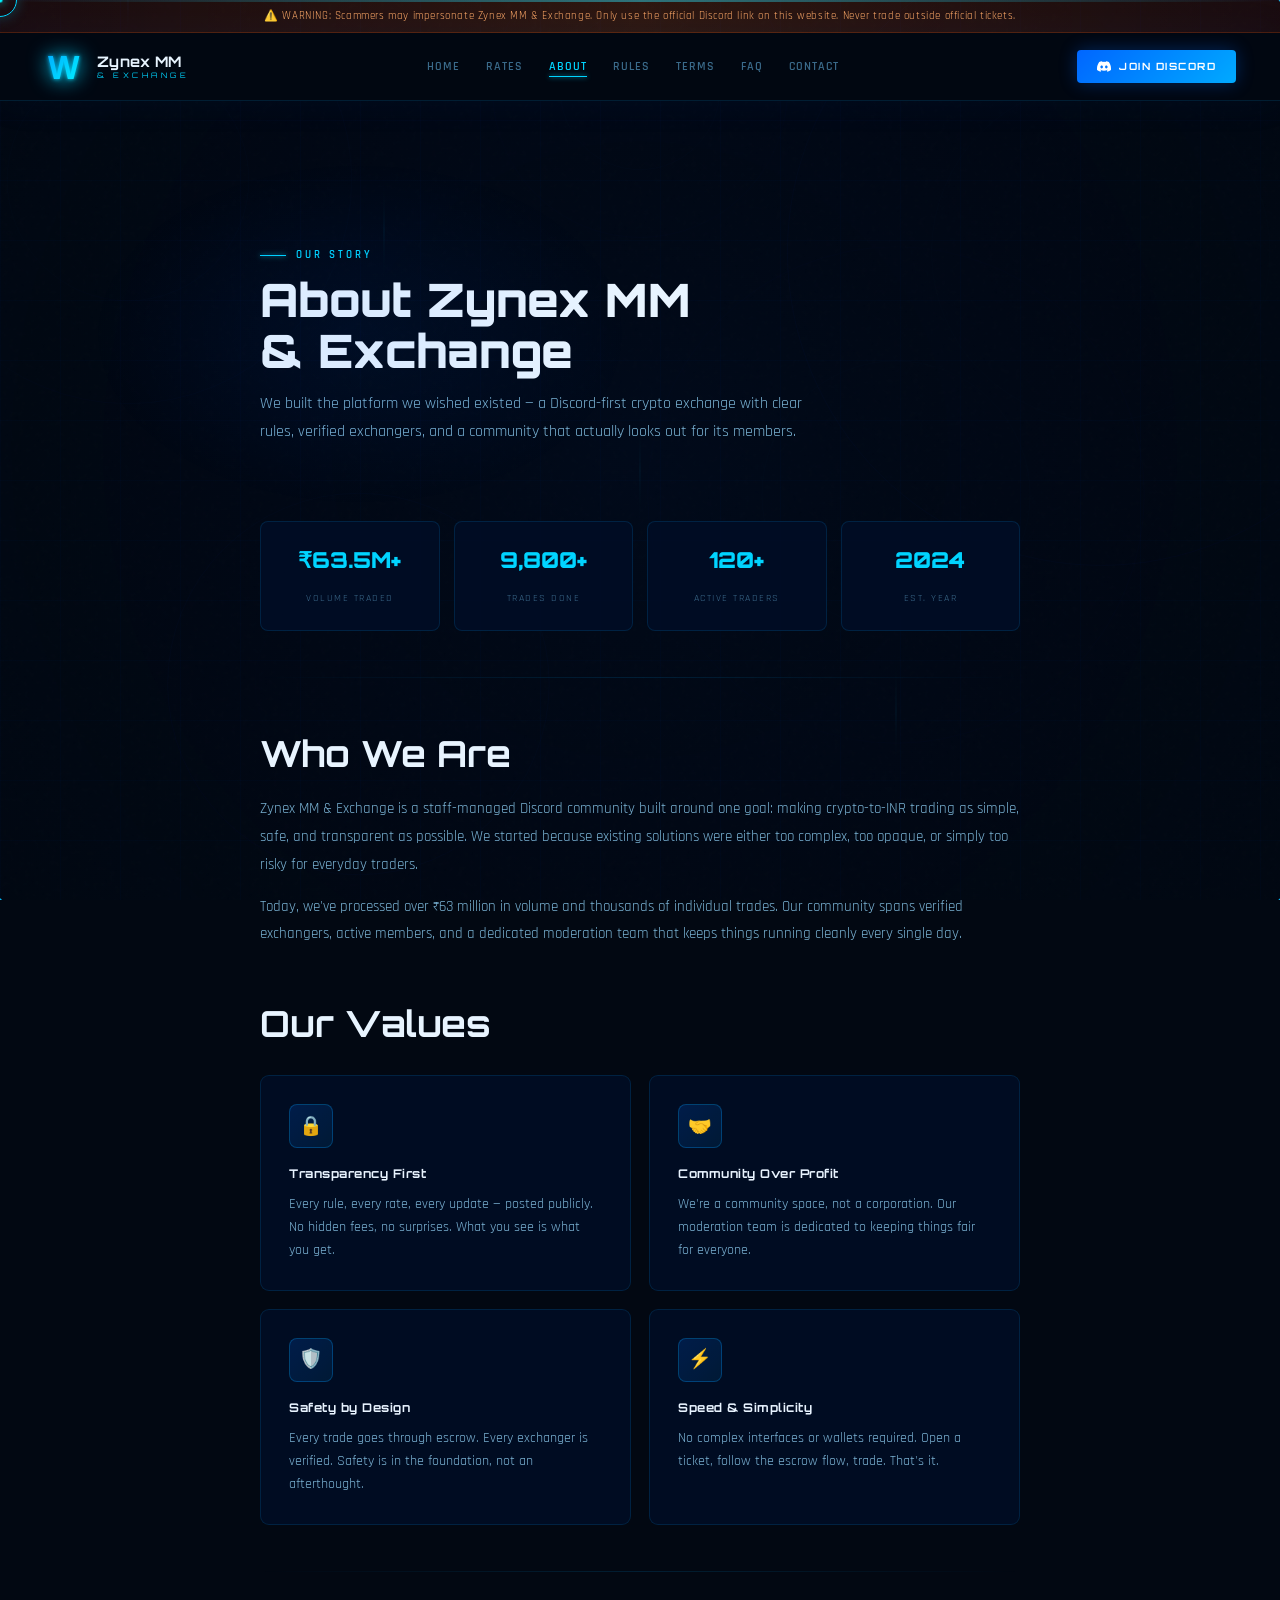
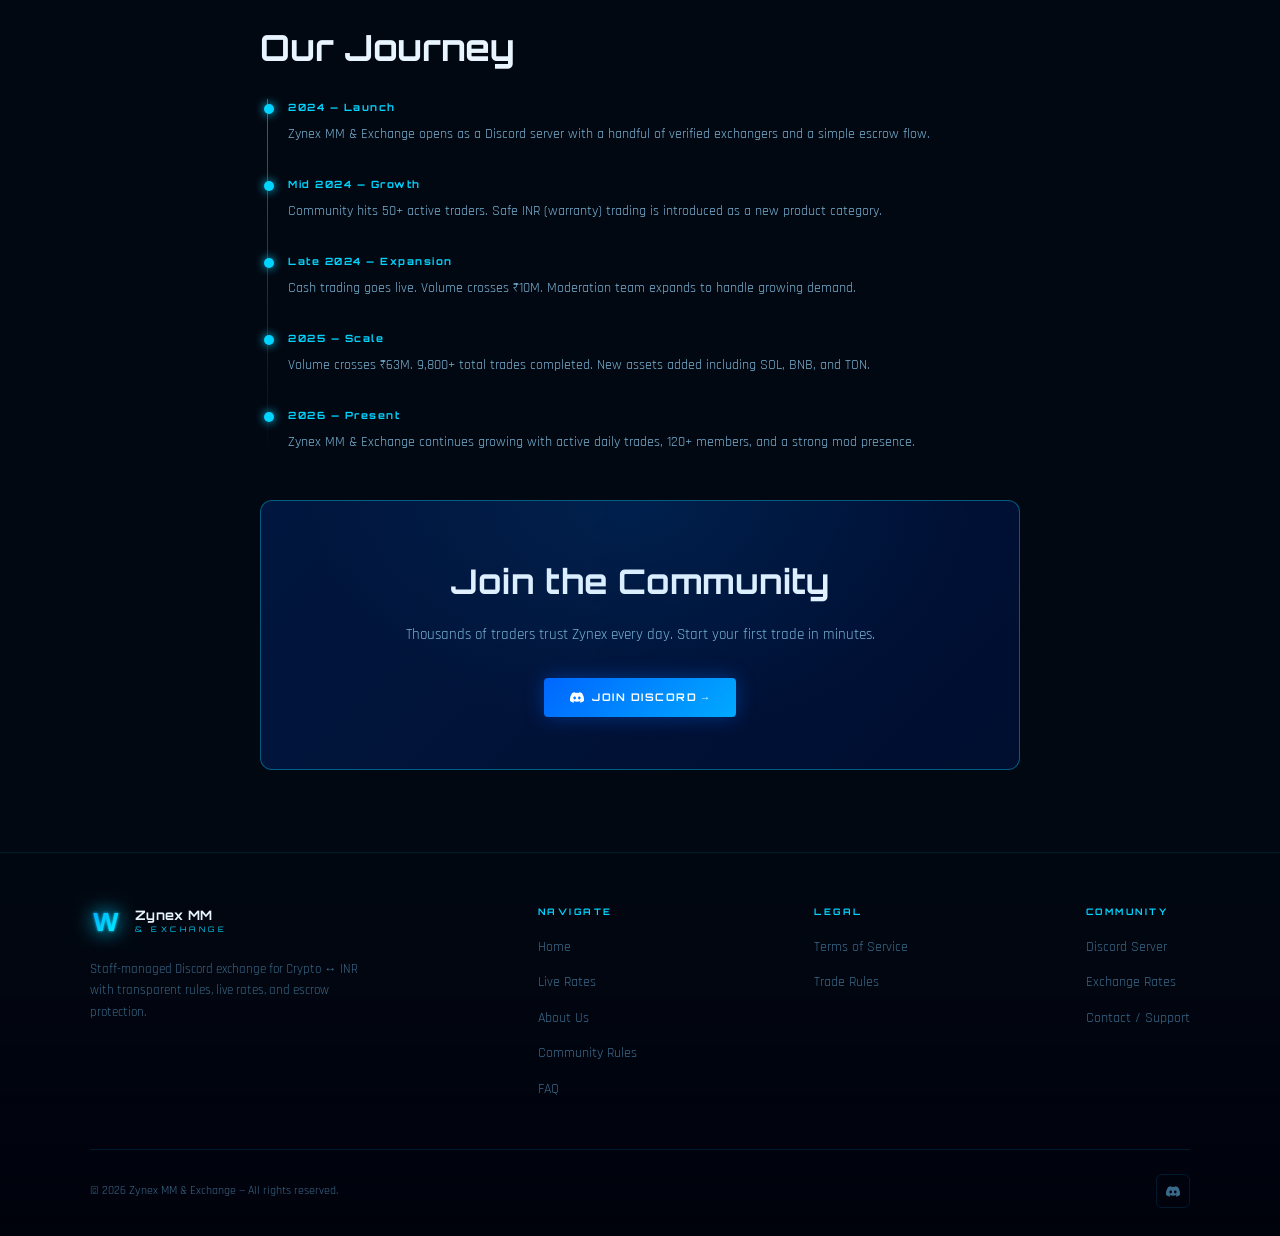
==== commit be31e7c2: "Add files via upload" ====
--- a/about.html
+++ b/about.html
@@ -1,123 +1,727 @@
-<!-- ABOUT PAGE -->
 <!DOCTYPE html>
 <html lang="en">
 <head>
-  <meta charset="UTF-8"/><meta name="viewport" content="width=device-width, initial-scale=1.0"/>
-  <title>About Us — INDICON HEALTHCARE PVT. LTD.</title>
-  <link rel="stylesheet" href="style.css"/>
-  <style>
-  .about-intro-grid{display:grid;grid-template-columns:1fr 1fr;gap:80px;align-items:center;padding:96px 0}
-  .ai-img{position:relative}.ai-img img{width:100%;height:520px;object-fit:cover;border-radius:var(--r)}
-  .ai-corner{position:absolute;top:-18px;left:-18px;width:160px;height:160px;border:2px solid var(--gold);border-radius:var(--r);opacity:.22;pointer-events:none}
-  .vision-card{background:var(--navy);padding:34px;border-radius:var(--r);border-left:3px solid var(--gold);margin-top:28px}
-  .vision-card h4{color:var(--gold);font-family:'Space Mono',monospace;font-size:.7rem;letter-spacing:.16em;margin-bottom:10px}
-  .vision-card p{color:rgba(255,255,255,.6);font-size:.9rem;line-height:1.8}
-  .vals-grid{display:grid;grid-template-columns:repeat(3,1fr);gap:24px;margin-top:56px}
-  .val-big-card{background:var(--white);border:1px solid var(--border-lt);border-radius:var(--r);padding:38px 30px;transition:var(--t);position:relative;overflow:hidden}
-  .val-big-card::after{content:'';position:absolute;bottom:0;left:0;width:100%;height:3px;background:linear-gradient(90deg,var(--gold),transparent);transform:scaleX(0);transform-origin:left;transition:transform var(--t)}
-  .val-big-card:hover::after{transform:scaleX(1)}
-  .val-big-card:hover{transform:translateY(-6px);box-shadow:var(--shadow-lg)}
-  .val-n{font-family:'Playfair Display',serif;font-size:3.8rem;font-weight:500;color:var(--off2);line-height:1;margin-bottom:10px}
-  .val-big-card h3{font-size:1.2rem;margin-bottom:10px;color:var(--navy)}
-  .val-big-card p{font-size:.85rem;color:var(--muted);line-height:1.8}
-  .highlight-navy{background:var(--navy);padding:38px;border-radius:var(--r);border-left:3px solid var(--gold)}
-  .highlight-navy .val-n{color:rgba(200,168,75,.15)}
-  .highlight-navy h3{color:var(--white)}.highlight-navy p{color:rgba(255,255,255,.5)}
-  .commit-row{display:grid;grid-template-columns:repeat(3,1fr);gap:40px;text-align:center}
-  .commit-item .icon{font-size:2.2rem;margin-bottom:14px}
-  .commit-item h4{color:var(--gold);font-family:'Playfair Display',serif;font-size:1.2rem;font-weight:400;text-transform:none;letter-spacing:0;margin-bottom:8px}
-  .commit-item p{font-size:.84rem;color:rgba(255,255,255,.45);line-height:1.8}
-  .address-box{padding:28px 30px;border:1px solid var(--border);border-radius:var(--r);background:var(--off);margin-top:28px}
-  .address-box p{font-size:.88rem;color:var(--text);line-height:1.9}
-  .about-brand-grid{display:grid;grid-template-columns:1fr 1.2fr;gap:80px;align-items:center;padding:96px 0}
-  .about-brand-img img{width:100%;height:480px;object-fit:cover;border-radius:var(--r)}
-  @media(max-width:1024px){.vals-grid{grid-template-columns:1fr 1fr}}
-  @media(max-width:768px){.about-intro-grid,.about-brand-grid{grid-template-columns:1fr;gap:40px}.ai-img img{height:320px}.commit-row{grid-template-columns:1fr;gap:28px}}
-  @media(max-width:560px){.vals-grid{grid-template-columns:1fr}}
-  </style>
+<meta charset="UTF-8">
+<meta name="viewport" content="width=device-width, initial-scale=1.0">
+<title>About Us — Zynex MM &amp; Exchange</title>
+<style>/* ══════════════════════════════════════
+   ZYNEX MM & EXCHANGE — SHARED STYLES
+══════════════════════════════════════ */
+@import url('https://fonts.googleapis.com/css2?family=Orbitron:wght@400;600;700;900&family=Rajdhani:wght@300;400;500;600;700&display=swap');
+
+:root{
+  --bg:#020812; --bg2:#040f1e; --bg3:#061428;
+  --blue-deep:#001535; --blue-mid:#003080;
+  --blue-accent:#0066ff; --blue-bright:#00aaff;
+  --blue-glow:#00d4ff; --blue-neon:#00f5ff;
+  --text:#e8f4ff; --text-dim:#7ab3d4; --text-muted:#3a6a8a;
+  --border:rgba(0,170,255,0.14); --border-b:rgba(0,212,255,0.38);
+  --card:rgba(0,25,60,0.68); --card2:rgba(0,14,38,0.85);
+  --green:#00ff88; --red:#ff3355; --orange:#ff8c00;
+  --gold:#ffd700;
+}
+
+*,*::before,*::after{box-sizing:border-box;margin:0;padding:0;}
+html{scroll-behavior:smooth;}
+*{cursor:none!important;}
+
+/* ── CURSOR ── */
+#ZCO{
+  position:fixed;width:34px;height:34px;
+  border:1.5px solid var(--blue-glow);
+  border-radius:50%;pointer-events:none;z-index:99999;
+  transform:translate(-50%,-50%);
+  transition:width .2s,height .2s,border-color .2s,background .2s,opacity .15s;
+  box-shadow:0 0 14px rgba(0,212,255,.28);
+  will-change:left,top;
+}
+#ZCI{
+  position:fixed;width:5px;height:5px;
+  background:var(--blue-neon);border-radius:50%;
+  pointer-events:none;z-index:99999;
+  transform:translate(-50%,-50%);
+  box-shadow:0 0 8px var(--blue-neon),0 0 18px rgba(0,245,255,.45);
+  transition:transform .08s,background .15s;
+  will-change:left,top;
+}
+#ZCT{
+  position:fixed;width:3px;height:3px;
+  background:rgba(0,212,255,.3);border-radius:50%;
+  pointer-events:none;z-index:99998;
+  transform:translate(-50%,-50%);
+  will-change:left,top;
+}
+body.zcH #ZCO{width:50px;height:50px;border-color:var(--blue-neon);background:rgba(0,245,255,.04);}
+body.zcC #ZCI{transform:translate(-50%,-50%) scale(3);}
+body.zcH #ZCI{background:#fff;}
+
+/* ── BASE ── */
+body{
+  background:var(--bg);color:var(--text);
+  font-family:'Rajdhani',sans-serif;font-size:16px;line-height:1.65;
+  overflow-x:hidden;
+}
+body::before{
+  content:'';position:fixed;inset:0;
+  background-image:url("data:image/svg+xml,%3Csvg viewBox='0 0 200 200' xmlns='http://www.w3.org/2000/svg'%3E%3Cfilter id='n'%3E%3CfeTurbulence type='fractalNoise' baseFrequency='.85' numOctaves='4'/%3E%3C/filter%3E%3Crect width='100%25' height='100%25' filter='url(%23n)' opacity='.025'/%3E%3C/svg%3E");
+  pointer-events:none;z-index:1;opacity:.45;
+}
+body::after{
+  content:'';position:fixed;inset:0;
+  background-image:
+    linear-gradient(rgba(0,100,255,.022) 1px,transparent 1px),
+    linear-gradient(90deg,rgba(0,100,255,.022) 1px,transparent 1px);
+  background-size:60px 60px;pointer-events:none;z-index:1;
+}
+#ZBG{position:fixed;inset:0;z-index:0;pointer-events:none;}
+.zscan{
+  position:fixed;top:0;left:0;right:0;height:2px;
+  background:linear-gradient(90deg,transparent,rgba(0,212,255,.55),transparent);
+  pointer-events:none;z-index:2;
+  animation:zscan 12s linear infinite;
+}
+@keyframes zscan{0%{top:0;opacity:1}90%{opacity:.8}100%{top:100%;opacity:0}}
+.zsite{position:relative;z-index:3;}
+
+/* ── SCAM BAR ── */
+.zscam{
+  background:linear-gradient(90deg,rgba(255,55,0,.1),rgba(255,100,0,.18),rgba(255,55,0,.1));
+  border-bottom:1px solid rgba(255,90,0,.22);
+  text-align:center;padding:7px 20px;
+  font-size:11px;letter-spacing:.6px;color:#ffaa66;
+  animation:zscamanim 4s ease-in-out infinite;
+}
+@keyframes zscamanim{0%,100%{opacity:1}50%{opacity:.6}}
+
+/* ── NAV ── */
+.znav{
+  position:sticky;top:0;z-index:100;
+  display:flex;align-items:center;justify-content:space-between;
+  padding:0 44px;height:68px;
+  background:rgba(2,8,18,.94);
+  backdrop-filter:blur(26px);-webkit-backdrop-filter:blur(26px);
+  border-bottom:1px solid var(--border);
+  box-shadow:0 0 40px rgba(0,70,180,.07);
+}
+.zlogo{display:flex;align-items:center;gap:13px;text-decoration:none;}
+.zlogo-img{
+  width:40px;height:40px;
+  filter:drop-shadow(0 0 10px var(--blue-glow));
+  animation:zlogopulse 3.5s ease-in-out infinite;
+}
+@keyframes zlogopulse{
+  0%,100%{filter:drop-shadow(0 0 10px var(--blue-glow)) drop-shadow(0 0 20px rgba(0,212,255,.3))}
+  50%{filter:drop-shadow(0 0 18px var(--blue-neon)) drop-shadow(0 0 38px rgba(0,245,255,.5))}
+}
+.zlogo-text{font-family:'Orbitron',monospace;font-size:14.5px;font-weight:700;color:var(--text);line-height:1.2;letter-spacing:.3px;}
+.zlogo-text em{display:block;font-style:normal;font-size:7.5px;font-weight:400;color:var(--blue-glow);letter-spacing:3.5px;text-transform:uppercase;margin-top:1px;}
+.znav-links{display:flex;align-items:center;gap:26px;list-style:none;}
+.znav-links a{
+  color:var(--text-muted);text-decoration:none;
+  font-size:11.5px;font-weight:600;letter-spacing:1px;text-transform:uppercase;
+  transition:color .2s;position:relative;padding-bottom:3px;
+}
+.znav-links a::after{
+  content:'';position:absolute;bottom:0;left:0;
+  width:0;height:1px;background:var(--blue-glow);
+  transition:width .28s;box-shadow:0 0 5px var(--blue-glow);
+}
+.znav-links a:hover,.znav-links a.zon{color:var(--blue-glow);}
+.znav-links a:hover::after,.znav-links a.zon::after{width:100%;}
+.znav-dc{
+  display:inline-flex;align-items:center;gap:8px;
+  padding:8px 20px;border-radius:4px;
+  font-family:'Orbitron',monospace;font-size:10px;font-weight:700;
+  letter-spacing:1.5px;text-decoration:none;text-transform:uppercase;
+  background:linear-gradient(135deg,var(--blue-accent),var(--blue-bright));
+  color:#fff;box-shadow:0 0 18px rgba(0,102,255,.32);
+  transition:all .28s;white-space:nowrap;
+}
+.znav-dc:hover{box-shadow:0 0 32px rgba(0,170,255,.55);transform:translateY(-1px);}
+.zmob{display:none;background:none;border:none;color:var(--blue-glow);font-size:22px;padding:4px;}
+
+/* ── BUTTONS ── */
+.zbtn{
+  display:inline-flex;align-items:center;gap:8px;
+  padding:11px 26px;border-radius:4px;
+  font-family:'Orbitron',monospace;font-size:10.5px;font-weight:700;
+  letter-spacing:1.5px;text-decoration:none;text-transform:uppercase;
+  transition:all .28s;border:none;
+}
+.zbtn-p{background:linear-gradient(135deg,var(--blue-accent),var(--blue-bright));color:#fff;box-shadow:0 0 20px rgba(0,102,255,.38);}
+.zbtn-p:hover{box-shadow:0 0 38px rgba(0,170,255,.58);transform:translateY(-1px);}
+.zbtn-o{background:transparent;color:var(--blue-glow);border:1px solid var(--blue-glow);box-shadow:0 0 8px rgba(0,212,255,.1);}
+.zbtn-o:hover{background:rgba(0,212,255,.07);box-shadow:0 0 24px rgba(0,212,255,.28);}
+.zbtn-g{background:rgba(0,100,255,.07);color:var(--text-dim);border:1px solid var(--border);}
+.zbtn-g:hover{border-color:var(--border-b);color:var(--text);}
+.zbtn-r{background:rgba(255,51,85,.1);color:#ff6680;border:1px solid rgba(255,51,85,.25);}
+.zbtn-r:hover{background:rgba(255,51,85,.18);}
+
+/* ── SECTION BASICS ── */
+.zsec{padding:82px 44px;}
+.zinn{max-width:1100px;margin:0 auto;}
+.zinn-sm{max-width:760px;margin:0 auto;}
+.zlabel{
+  font-size:10.5px;font-weight:600;letter-spacing:3px;
+  text-transform:uppercase;color:var(--blue-glow);
+  margin-bottom:10px;display:flex;align-items:center;gap:10px;
+}
+.zlabel::before{content:'';width:26px;height:1px;background:var(--blue-glow);box-shadow:0 0 5px var(--blue-glow);}
+.zh2{font-family:'Orbitron',monospace;font-size:clamp(22px,3vw,36px);font-weight:700;margin-bottom:12px;}
+.zdesc{font-size:15px;color:var(--text-dim);max-width:500px;margin-bottom:48px;line-height:1.7;}
+
+/* ── REVEAL ── */
+.zrev{opacity:0;transform:translateY(26px);transition:opacity .68s ease,transform .68s ease;}
+.zrev.zvis{opacity:1;transform:translateY(0);}
+.zrev:nth-child(2){transition-delay:.08s;}
+.zrev:nth-child(3){transition-delay:.16s;}
+.zrev:nth-child(4){transition-delay:.24s;}
+.zrev:nth-child(5){transition-delay:.32s;}
+.zrev:nth-child(6){transition-delay:.40s;}
+
+/* ── TICKER ── */
+.zticker{overflow:hidden;background:rgba(0,14,38,.8);border-top:1px solid var(--border);border-bottom:1px solid var(--border);padding:9px 0;}
+.zticker-track{display:flex;gap:52px;animation:ztk 30s linear infinite;width:max-content;}
+.ztick-item{display:flex;align-items:center;gap:10px;white-space:nowrap;font-family:'Orbitron',monospace;font-size:11.5px;letter-spacing:.5px;}
+.ztick-sym{color:var(--blue-glow);font-weight:700;}
+.ztick-val{color:var(--text-dim);}
+.ztick-chg{font-size:10.5px;}
+.ztick-chg.up{color:var(--green);}
+.ztick-chg.dn{color:var(--red);}
+@keyframes ztk{0%{transform:translateX(0)}100%{transform:translateX(-50%)}}
+
+/* ── STATS BAR ── */
+.zstats{display:grid;grid-template-columns:repeat(4,1fr);gap:1px;background:var(--border);}
+.zstat{background:var(--bg2);padding:28px 20px;text-align:center;position:relative;overflow:hidden;transition:background .28s;}
+.zstat:hover{background:rgba(0,28,66,.8);}
+.zstat::before{content:'';position:absolute;top:0;left:50%;transform:translateX(-50%);width:38%;height:1px;background:linear-gradient(90deg,transparent,var(--blue-glow),transparent);}
+.zstat-num{font-family:'Orbitron',monospace;font-size:25px;font-weight:900;color:var(--blue-glow);text-shadow:0 0 20px rgba(0,212,255,.38);display:block;letter-spacing:-1px;}
+.zstat-lbl{font-size:10px;color:var(--text-muted);letter-spacing:2px;text-transform:uppercase;margin-top:5px;display:block;}
+
+/* ── CARDS ── */
+.zcard{background:var(--card2);border:1px solid var(--border);border-radius:9px;padding:28px;transition:all .28s;}
+.zcard:hover{border-color:var(--border-b);transform:translateY(-3px);box-shadow:0 16px 40px rgba(0,50,150,.18);}
+.zcard-icon{width:44px;height:44px;background:linear-gradient(135deg,rgba(0,102,255,.18),rgba(0,170,255,.09));border:1px solid rgba(0,170,255,.28);border-radius:8px;display:flex;align-items:center;justify-content:center;font-size:19px;margin-bottom:16px;}
+.zcard h3{font-family:'Orbitron',monospace;font-size:12px;font-weight:700;color:var(--text);margin-bottom:9px;letter-spacing:.5px;}
+.zcard p{font-size:13.5px;color:var(--text-dim);line-height:1.7;}
+
+/* ── STEP CARDS ── */
+.zstep{background:var(--card);border:1px solid var(--border);border-radius:9px;padding:34px 26px;position:relative;overflow:hidden;transition:all .38s;}
+.zstep::before{content:'';position:absolute;top:0;left:0;right:0;height:1px;background:linear-gradient(90deg,transparent,var(--blue-accent),transparent);opacity:0;transition:opacity .38s;}
+.zstep:hover{border-color:rgba(0,170,255,.28);transform:translateY(-4px);box-shadow:0 20px 46px rgba(0,40,140,.2);}
+.zstep:hover::before{opacity:1;}
+.zstep-num{font-family:'Orbitron',monospace;font-size:44px;font-weight:900;color:rgba(0,170,255,.09);line-height:1;margin-bottom:14px;}
+.zstep h3{font-family:'Orbitron',monospace;font-size:12.5px;font-weight:700;color:var(--blue-bright);margin-bottom:10px;letter-spacing:1px;}
+.zstep p{font-size:14px;color:var(--text-dim);line-height:1.7;}
+
+/* ── TABLE ── */
+.ztbl-wrap{overflow-x:auto;border-radius:9px;border:1px solid var(--border);margin-bottom:6px;}
+table{width:100%;border-collapse:collapse;font-size:13.5px;}
+thead tr{background:linear-gradient(135deg,rgba(0,48,116,.58),rgba(0,28,76,.8));}
+thead th{padding:13px 18px;text-align:left;font-family:'Orbitron',monospace;font-size:9px;font-weight:700;letter-spacing:1.5px;text-transform:uppercase;color:var(--blue-glow);border-bottom:1px solid var(--border);white-space:nowrap;}
+tbody tr{border-bottom:1px solid rgba(0,100,255,.055);transition:background .18s;}
+tbody tr:last-child{border-bottom:none;}
+tbody tr:hover{background:rgba(0,100,255,.052);}
+tbody td{padding:13px 18px;color:var(--text-dim);white-space:nowrap;}
+tbody td:first-child{color:var(--text);font-weight:600;}
+.zrv{color:#00e5ff!important;font-weight:700!important;font-family:'Orbitron',monospace;font-size:11px!important;}
+.zlive{display:inline-flex;align-items:center;gap:5px;font-size:11px;color:var(--green);}
+.zlive::before{content:'';width:5px;height:5px;border-radius:50%;background:var(--green);box-shadow:0 0 6px var(--green);animation:zpulse 2s ease-in-out infinite;}
+@keyframes zpulse{0%,100%{opacity:1}50%{opacity:.2}}
+
+/* ── FAQ ── */
+.zfaq-item{border:1px solid var(--border);border-radius:7px;margin-bottom:10px;overflow:hidden;transition:border-color .28s;}
+.zfaq-item:hover{border-color:rgba(0,170,255,.28);}
+.zfaq-q{padding:18px 22px;font-weight:600;font-size:15px;display:flex;align-items:center;justify-content:space-between;gap:14px;user-select:none;background:var(--card2);transition:background .18s;}
+.zfaq-q:hover{background:rgba(0,26,66,.6);}
+.zfaq-arr{font-size:18px;color:var(--blue-glow);transition:transform .28s;flex-shrink:0;}
+.zfaq-item.open .zfaq-arr{transform:rotate(45deg);}
+.zfaq-body{max-height:0;overflow:hidden;transition:max-height .38s ease;}
+.zfaq-item.open .zfaq-body{max-height:320px;}
+.zfaq-ans{padding:0 22px 18px;font-size:14px;color:var(--text-dim);line-height:1.8;background:var(--card2);border-top:1px solid var(--border);}
+
+/* ── CTA BANNER ── */
+.zcta{
+  background:linear-gradient(135deg,rgba(0,48,136,.38),rgba(0,18,68,.6));
+  border:1px solid var(--border-b);border-radius:12px;
+  padding:52px 44px;text-align:center;position:relative;overflow:hidden;
+}
+.zcta::before{content:'';position:absolute;inset:0;background:radial-gradient(ellipse at 50% 0%,rgba(0,148,255,.1),transparent 62%);pointer-events:none;}
+.zcta h2{font-size:clamp(20px,3vw,34px);margin-bottom:14px;}
+.zcta p{color:var(--text-dim);max-width:480px;margin:0 auto 30px;font-size:15px;}
+
+/* ── PAGE HERO (inner pages) ── */
+.zpage-hero{padding:64px 0 28px;position:relative;}
+.zpage-hero::before{content:'';position:absolute;top:50%;left:-180px;width:560px;height:360px;background:radial-gradient(ellipse,rgba(0,90,255,.07),transparent 68%);transform:translateY(-50%);pointer-events:none;}
+.zpage-h1{font-family:'Orbitron',monospace;font-size:clamp(24px,4vw,46px);font-weight:900;margin-bottom:14px;line-height:1.1;}
+.zpage-lead{font-size:16px;color:var(--text-dim);max-width:560px;line-height:1.8;margin-bottom:10px;}
+.zbadge{display:inline-flex;align-items:center;gap:7px;padding:5px 14px;border:1px solid rgba(0,212,255,.26);border-radius:20px;background:rgba(0,212,255,.05);font-size:10px;font-weight:600;letter-spacing:2px;text-transform:uppercase;color:var(--blue-glow);margin-top:14px;}
+.zbadge::before{content:'';width:6px;height:6px;border-radius:50%;background:var(--green);box-shadow:0 0 7px var(--green);animation:zpulse 2s ease-in-out infinite;}
+.zdivider{height:1px;background:linear-gradient(90deg,transparent,var(--border),transparent);margin:46px 0;}
+
+/* ── FOOTER ── */
+.zfoot{background:linear-gradient(0deg,rgba(0,2,12,1),transparent);border-top:1px solid var(--border);padding:52px 44px 28px;}
+.zfoot-inner{max-width:1100px;margin:0 auto;}
+.zfoot-top{display:flex;justify-content:space-between;align-items:flex-start;flex-wrap:wrap;gap:38px;padding-bottom:38px;border-bottom:1px solid var(--border);margin-bottom:24px;}
+.zfoot-brand{max-width:270px;}
+.zfoot-brand p{font-size:12.5px;color:var(--text-muted);margin-top:12px;line-height:1.75;}
+.zfoot-col h4{font-family:'Orbitron',monospace;font-size:9px;font-weight:700;letter-spacing:2.5px;color:var(--blue-glow);margin-bottom:14px;text-transform:uppercase;}
+.zfoot-col ul{list-style:none;}
+.zfoot-col li{margin-bottom:9px;}
+.zfoot-col a{color:var(--text-muted);text-decoration:none;font-size:13.5px;transition:color .2s;}
+.zfoot-col a:hover{color:var(--blue-glow);}
+.zfoot-bot{display:flex;justify-content:space-between;align-items:center;flex-wrap:wrap;gap:10px;font-size:11.5px;color:var(--text-muted);}
+.zfoot-soc{display:flex;gap:8px;}
+.zfoot-soc a{width:34px;height:34px;border:1px solid var(--border);border-radius:6px;display:flex;align-items:center;justify-content:center;color:var(--text-muted);text-decoration:none;font-size:14px;transition:all .2s;}
+.zfoot-soc a:hover{border-color:var(--border-b);color:var(--blue-glow);}
+
+/* ── ADMIN PANEL ── */
+#zaLogin{display:none;position:fixed;inset:0;z-index:9998;background:rgba(0,4,14,.98);backdrop-filter:blur(32px);align-items:center;justify-content:center;}
+#zaLogin.zon{display:flex;}
+.zaLogin-box{background:var(--bg2);border:1px solid rgba(0,200,255,.28);border-radius:12px;padding:46px 40px;max-width:400px;width:100%;text-align:center;box-shadow:0 0 80px rgba(0,100,255,.2);}
+.zaLogin-box h3{font-family:'Orbitron',monospace;font-size:18px;color:var(--blue-glow);margin-bottom:6px;letter-spacing:2px;}
+.zaLogin-box p{font-size:10.5px;color:var(--text-muted);margin-bottom:26px;letter-spacing:1px;}
+.zaLogin-inp{width:100%;background:rgba(0,8,26,.9);border:1px solid rgba(0,100,255,.28);border-radius:6px;padding:13px 16px;color:var(--text);font-size:15px;text-align:center;letter-spacing:3px;outline:none;margin-bottom:14px;font-family:monospace;transition:border-color .2s;}
+.zaLogin-inp:focus{border-color:var(--blue-glow);}
+.zaLogin-btn{width:100%;padding:13px;background:linear-gradient(135deg,var(--blue-accent),var(--blue-bright));border:none;border-radius:6px;color:#fff;font-family:'Orbitron',monospace;font-size:11px;font-weight:700;letter-spacing:2px;}
+.zaLogin-err{color:#ff6666;font-size:12px;margin-top:10px;min-height:18px;}
+#zaPanel{display:none;position:fixed;inset:0;z-index:9999;background:rgba(0,4,14,.97);backdrop-filter:blur(22px);overflow-y:auto;}
+#zaPanel.zon{display:flex;align-items:flex-start;justify-content:center;padding:36px 18px;}
+.zaPanel-w{width:100%;max-width:940px;background:var(--bg2);border:1px solid rgba(0,200,255,.26);border-radius:12px;overflow:hidden;box-shadow:0 0 90px rgba(0,170,255,.16);}
+.zaPanel-head{background:linear-gradient(135deg,rgba(0,48,118,.8),rgba(0,18,54,.9));padding:20px 30px;display:flex;align-items:center;justify-content:space-between;border-bottom:1px solid rgba(0,200,255,.18);}
+.zaPanel-head h2{font-family:'Orbitron',monospace;font-size:14px;font-weight:700;color:var(--blue-glow);letter-spacing:2px;margin:0;}
+.zaPanel-close{width:33px;height:33px;background:rgba(255,60,60,.1);border:1px solid rgba(255,60,60,.25);border-radius:6px;color:#ff6666;font-size:16px;display:flex;align-items:center;justify-content:center;transition:all .2s;}
+.zaPanel-close:hover{background:rgba(255,60,60,.26);}
+.zaPanel-body{padding:26px;}
+.za-tabs{display:flex;gap:3px;margin-bottom:22px;border-bottom:1px solid var(--border);overflow-x:auto;}
+.za-tab{padding:8px 17px;font-family:'Orbitron',monospace;font-size:9px;font-weight:700;letter-spacing:1px;text-transform:uppercase;border-radius:4px 4px 0 0;color:var(--text-muted);border:1px solid transparent;border-bottom:none;transition:all .18s;white-space:nowrap;}
+.za-tab:hover{color:var(--blue-glow);}
+.za-tab.zon{color:var(--blue-glow);background:rgba(0,100,255,.08);border-color:var(--border);border-bottom-color:var(--bg2);}
+.za-sec{display:none;}
+.za-sec.zon{display:block;}
+.za-group{background:rgba(0,12,34,.6);border:1px solid var(--border);border-radius:8px;padding:20px;margin-bottom:16px;}
+.za-gtitle{font-family:'Orbitron',monospace;font-size:9.5px;font-weight:700;letter-spacing:1.5px;color:var(--blue-bright);text-transform:uppercase;margin-bottom:14px;padding-bottom:8px;border-bottom:1px solid var(--border);}
+.za-field{margin-bottom:12px;}
+.za-field label{display:block;font-size:11px;font-weight:600;color:var(--text-dim);margin-bottom:4px;}
+.za-inp{width:100%;background:rgba(0,7,22,.8);border:1px solid rgba(0,100,255,.18);border-radius:4px;padding:8px 11px;color:var(--text);font-family:'Rajdhani',sans-serif;font-size:13.5px;outline:none;transition:border-color .18s;}
+.za-inp:focus{border-color:var(--blue-glow);}
+.za-2col{display:grid;grid-template-columns:1fr 1fr;gap:12px;}
+.za-save{width:100%;padding:12px;background:linear-gradient(135deg,var(--blue-accent),var(--blue-bright));border:none;border-radius:6px;color:#fff;font-family:'Orbitron',monospace;font-size:10.5px;font-weight:700;letter-spacing:2px;text-transform:uppercase;margin-top:5px;transition:all .28s;box-shadow:0 0 16px rgba(0,100,255,.25);}
+.za-save:hover{box-shadow:0 0 30px rgba(0,170,255,.44);transform:translateY(-1px);}
+.za-notice{display:none;padding:10px 13px;background:rgba(0,255,100,.07);border:1px solid rgba(0,255,100,.18);border-radius:4px;color:#4dff91;font-size:12px;font-weight:600;margin-bottom:12px;letter-spacing:.3px;}
+.za-notice.zon{display:block;}
+
+/* ── RESPONSIVE ── */
+@media(max-width:960px){
+  .z3col{grid-template-columns:repeat(2,1fr)!important;}
+  .z4col{grid-template-columns:repeat(2,1fr)!important;}
+  .zstats{grid-template-columns:repeat(2,1fr)!important;}
+}
+@media(max-width:700px){
+  .znav{padding:0 18px;}
+  .znav-links{display:none;}
+  .znav-links.zmopen{display:flex;flex-direction:column;position:fixed;top:68px;left:0;right:0;background:rgba(2,8,18,.97);padding:20px;gap:16px;border-bottom:1px solid var(--border);z-index:99;}
+  .zmob{display:block;}
+  .zsec{padding:62px 18px;}
+  .zfoot{padding:38px 18px 22px;}
+  .zfoot-top{flex-direction:column;}
+  .za-2col{grid-template-columns:1fr;}
+  .zcta{padding:36px 22px;}
+  .z3col,.z4col,.zstats{grid-template-columns:1fr!important;}
+}
+</style>
 </head>
 <body>
-<div class="topbar"><div class="container topbar-inner"><a href="mailto:info@indiconhealthcare.com"><svg width="13" height="13" viewBox="0 0 24 24" fill="none" stroke="currentColor" stroke-width="2"><rect x="2" y="4" width="20" height="16" rx="2"/><path d="m2 7 10 7 10-7"/></svg>info@indiconhealthcare.com</a><div class="topbar-right"><span class="motto-tag">Be Happy Be Healthy</span><a href="https://indiconworld.com" target="_blank">indiconworld.com</a><span class="unit-pill">A Unit of Indicon World</span></div></div></div>
-<nav class="navbar"><div class="container navbar-inner"><a href="index.html" class="logo"><img src="https://indiconhealthcare.com/images/logo.png" alt="Indicon Healthcare"/></a><ul class="nav-links" id="navLinks"><li><a href="index.html">Home</a></li><li><a href="about.html" class="active">About</a></li><li><a href="divisions.html">Divisions</a></li><li><a href="products.html">Products</a></li><li><a href="services.html">Services</a></li><li><a href="contact.html" class="nav-cta">Contact Us</a></li></ul><button class="hamburger" onclick="toggleNav()"><span></span><span></span><span></span></button></div></nav>
-
-<div class="page-hero"><div class="container"><div class="breadcrumb"><a href="index.html">Home</a><span>/</span><span>About Us</span></div><h1>About <em>Us</em></h1><div class="page-hero-line"></div></div></div>
-
-<section style="background:var(--white)">
-  <div class="container">
-    <div class="about-intro-grid">
-      <div class="ai-img reveal">
-        <div class="ai-corner"></div>
-        <img src="https://images.unsplash.com/photo-1559757175-5700dde675bc?w=800&q=80" alt="Pharmaceutical research lab"/>
+
+<div id="ZCO"></div><div id="ZCI"></div><div id="ZCT"></div>
+<canvas id="ZBG"></canvas><div class="zscan"></div>
+<div class="zsite">
+<div class="zscam" id="zscamBar">⚠️ WARNING: Scammers may impersonate Zynex MM &amp; Exchange. Only use the official Discord link on this website. Never trade outside official tickets.</div>
+<nav class="znav">
+  <a href="index.html" class="zlogo">
+    <img class="zlogo-img" src="[data-uri]" alt="Zynex">
+    <div class="zlogo-text">Zynex MM<em>&amp; Exchange</em></div>
+  </a>
+  <ul class="znav-links" id="znl"><li><a href="index.html" class="">Home</a></li>
+<li><a href="rates.html" class="">Rates</a></li>
+<li><a href="about.html" class="zon">About</a></li>
+<li><a href="rules.html" class="">Rules</a></li>
+<li><a href="terms.html" class="">Terms</a></li>
+<li><a href="faq.html" class="">FAQ</a></li>
+<li><a href="contact.html" class="">Contact</a></li></ul>
+  <div style="display:flex;align-items:center;gap:10px;">
+    <a href="https://discord.gg/MnWc4d2F76" class="znav-dc" target="_blank"><svg width="14" height="11" viewBox="0 0 71 55" fill="currentColor"><path d="M60.1 4.9A58.5 58.5 0 0045.6.9a40 40 0 00-1.8 3.7 54.2 54.2 0 00-16.2 0A38.6 38.6 0 0025.7.9 58.4 58.4 0 0011 5C1.6 18.7-1 32 .3 45.1a59 59 0 0017.9 9.1 42.5 42.5 0 003.7-6 38.4 38.4 0 01-5.8-2.8l1.4-1.1a42 42 0 0036.1 0l1.4 1.1a38 38 0 01-5.9 2.8 42.5 42.5 0 003.7 6.1 58.7 58.7 0 0017.9-9.1C72.2 30 68.5 16.9 60.1 4.9zM23.7 37.3c-3.5 0-6.4-3.2-6.4-7.2s2.8-7.2 6.4-7.2c3.5 0 6.4 3.2 6.4 7.2s-3 7.2-6.4 7.2zm23.6 0c-3.5 0-6.4-3.2-6.4-7.2s2.8-7.2 6.4-7.2c3.5 0 6.4 3.2 6.4 7.2s-3 7.2-6.4 7.2z"/></svg> Join Discord</a>
+    <button class="zmob" onclick="ztoggleNav()">☰</button>
+  </div>
+</nav>
+
+<section class="zsec">
+  <div class="zinn-sm">
+    <div class="zpage-hero">
+      <div class="zlabel">Our Story</div>
+      <h1 class="zpage-h1">About Zynex MM<br>&amp; Exchange</h1>
+      <p class="zpage-lead">We built the platform we wished existed — a Discord-first crypto exchange with clear rules, verified exchangers, and a community that actually looks out for its members.</p>
+    </div>
+    <div style="display:grid;grid-template-columns:repeat(4,1fr);gap:14px;margin:36px 0;" class="z4col">
+      <div style="background:var(--card2);border:1px solid var(--border);border-radius:8px;padding:20px;text-align:center;"><span style="font-family:Orbitron,monospace;font-size:22px;font-weight:900;color:var(--blue-glow);display:block;margin-bottom:5px;">₹63.5M+</span><span style="font-size:10px;color:var(--text-muted);letter-spacing:1.5px;text-transform:uppercase;">Volume Traded</span></div><div style="background:var(--card2);border:1px solid var(--border);border-radius:8px;padding:20px;text-align:center;"><span style="font-family:Orbitron,monospace;font-size:22px;font-weight:900;color:var(--blue-glow);display:block;margin-bottom:5px;">9,800+</span><span style="font-size:10px;color:var(--text-muted);letter-spacing:1.5px;text-transform:uppercase;">Trades Done</span></div><div style="background:var(--card2);border:1px solid var(--border);border-radius:8px;padding:20px;text-align:center;"><span style="font-family:Orbitron,monospace;font-size:22px;font-weight:900;color:var(--blue-glow);display:block;margin-bottom:5px;">120+</span><span style="font-size:10px;color:var(--text-muted);letter-spacing:1.5px;text-transform:uppercase;">Active Traders</span></div><div style="background:var(--card2);border:1px solid var(--border);border-radius:8px;padding:20px;text-align:center;"><span style="font-family:Orbitron,monospace;font-size:22px;font-weight:900;color:var(--blue-glow);display:block;margin-bottom:5px;">2024</span><span style="font-size:10px;color:var(--text-muted);letter-spacing:1.5px;text-transform:uppercase;">Est. Year</span></div>
+    </div>
+    <div class="zdivider"></div>
+    <div style="margin-bottom:46px;">
+      <h2 class="zh2">Who We Are</h2>
+      <p style="font-size:15px;color:var(--text-dim);line-height:1.85;margin-bottom:14px;">Zynex MM &amp; Exchange is a staff-managed Discord community built around one goal: making crypto-to-INR trading as simple, safe, and transparent as possible. We started because existing solutions were either too complex, too opaque, or simply too risky for everyday traders.</p>
+      <p style="font-size:15px;color:var(--text-dim);line-height:1.85;">Today, we've processed over ₹63 million in volume and thousands of individual trades. Our community spans verified exchangers, active members, and a dedicated moderation team that keeps things running cleanly every single day.</p>
+    </div>
+    <div style="margin-bottom:46px;">
+      <h2 class="zh2">Our Values</h2>
+      <div style="display:grid;grid-template-columns:repeat(2,1fr);gap:18px;margin-top:22px;" class="z3col">
+        <div class="zcard zrev"><div class="zcard-icon">🔒</div><h3>Transparency First</h3><p>Every rule, every rate, every update — posted publicly. No hidden fees, no surprises. What you see is what you get.</p></div><div class="zcard zrev"><div class="zcard-icon">🤝</div><h3>Community Over Profit</h3><p>We're a community space, not a corporation. Our moderation team is dedicated to keeping things fair for everyone.</p></div><div class="zcard zrev"><div class="zcard-icon">🛡️</div><h3>Safety by Design</h3><p>Every trade goes through escrow. Every exchanger is verified. Safety is in the foundation, not an afterthought.</p></div><div class="zcard zrev"><div class="zcard-icon">⚡</div><h3>Speed &amp; Simplicity</h3><p>No complex interfaces or wallets required. Open a ticket, follow the escrow flow, trade. That's it.</p></div>
       </div>
-      <div class="reveal reveal-delay-2">
-        <span class="mono" style="margin-bottom:14px;display:block">Our Story</span>
-        <h2>Dedicated to <em>Advancing Healthcare</em></h2>
-        <div class="gold-bar"></div>
-        <p>At Indicon Healthcare, we are dedicated to advancing healthcare through innovative pharmaceutical solutions. We have consistently strived to improve lives by developing and delivering high-quality medications that make a difference.</p>
-        <p style="margin-top:14px">From the house of Indicon World, our pharmaceutical division operates with the singular goal of making quality healthcare accessible — driven by our belief that everyone deserves to <strong style="color:var(--gold)">Be Happy &amp; Be Healthy.</strong></p>
-        <div class="vision-card">
-          <h4>Our Vision</h4>
-          <p>To provide accessible and effective healthcare solutions that enhance the well-being of individuals and communities worldwide — committed to research, development, and production of pharmaceuticals that meet the highest standards of safety, efficacy, and quality.</p>
-        </div>
+    </div>
+    <div class="zdivider"></div>
+    <div style="margin-bottom:46px;">
+      <h2 class="zh2">Our Journey</h2>
+      <div style="position:relative;padding-left:28px;margin-top:22px;">
+        <div style="position:absolute;left:7px;top:0;bottom:0;width:1px;background:linear-gradient(180deg,var(--blue-accent),transparent);"></div>
+        <div style="position:relative;margin-bottom:30px;"><div style="position:absolute;left:-24px;top:5px;width:10px;height:10px;border-radius:50%;background:var(--blue-glow);box-shadow:0 0 10px var(--blue-glow);"></div><div style="font-family:Orbitron,monospace;font-size:10px;font-weight:700;color:var(--blue-glow);letter-spacing:1.5px;margin-bottom:6px;">2024 — Launch</div><div style="font-size:14px;color:var(--text-dim);line-height:1.75;">Zynex MM &amp; Exchange opens as a Discord server with a handful of verified exchangers and a simple escrow flow.</div></div><div style="position:relative;margin-bottom:30px;"><div style="position:absolute;left:-24px;top:5px;width:10px;height:10px;border-radius:50%;background:var(--blue-glow);box-shadow:0 0 10px var(--blue-glow);"></div><div style="font-family:Orbitron,monospace;font-size:10px;font-weight:700;color:var(--blue-glow);letter-spacing:1.5px;margin-bottom:6px;">Mid 2024 — Growth</div><div style="font-size:14px;color:var(--text-dim);line-height:1.75;">Community hits 50+ active traders. Safe INR (warranty) trading is introduced as a new product category.</div></div><div style="position:relative;margin-bottom:30px;"><div style="position:absolute;left:-24px;top:5px;width:10px;height:10px;border-radius:50%;background:var(--blue-glow);box-shadow:0 0 10px var(--blue-glow);"></div><div style="font-family:Orbitron,monospace;font-size:10px;font-weight:700;color:var(--blue-glow);letter-spacing:1.5px;margin-bottom:6px;">Late 2024 — Expansion</div><div style="font-size:14px;color:var(--text-dim);line-height:1.75;">Cash trading goes live. Volume crosses ₹10M. Moderation team expands to handle growing demand.</div></div><div style="position:relative;margin-bottom:30px;"><div style="position:absolute;left:-24px;top:5px;width:10px;height:10px;border-radius:50%;background:var(--blue-glow);box-shadow:0 0 10px var(--blue-glow);"></div><div style="font-family:Orbitron,monospace;font-size:10px;font-weight:700;color:var(--blue-glow);letter-spacing:1.5px;margin-bottom:6px;">2025 — Scale</div><div style="font-size:14px;color:var(--text-dim);line-height:1.75;">Volume crosses ₹63M. 9,800+ total trades completed. New assets added including SOL, BNB, and TON.</div></div><div style="position:relative;margin-bottom:30px;"><div style="position:absolute;left:-24px;top:5px;width:10px;height:10px;border-radius:50%;background:var(--blue-glow);box-shadow:0 0 10px var(--blue-glow);"></div><div style="font-family:Orbitron,monospace;font-size:10px;font-weight:700;color:var(--blue-glow);letter-spacing:1.5px;margin-bottom:6px;">2026 — Present</div><div style="font-size:14px;color:var(--text-dim);line-height:1.75;">Zynex MM &amp; Exchange continues growing with active daily trades, 120+ members, and a strong mod presence.</div></div>
+      </div>
+    </div>
+    <div class="zcta zrev">
+      <h2 class="zh2">Join the Community</h2>
+      <p>Thousands of traders trust Zynex every day. Start your first trade in minutes.</p>
+      <a href="https://discord.gg/MnWc4d2F76" class="zbtn zbtn-p" target="_blank"><svg width="14" height="11" viewBox="0 0 71 55" fill="currentColor"><path d="M60.1 4.9A58.5 58.5 0 0045.6.9a40 40 0 00-1.8 3.7 54.2 54.2 0 00-16.2 0A38.6 38.6 0 0025.7.9 58.4 58.4 0 0011 5C1.6 18.7-1 32 .3 45.1a59 59 0 0017.9 9.1 42.5 42.5 0 003.7-6 38.4 38.4 0 01-5.8-2.8l1.4-1.1a42 42 0 0036.1 0l1.4 1.1a38 38 0 01-5.9 2.8 42.5 42.5 0 003.7 6.1 58.7 58.7 0 0017.9-9.1C72.2 30 68.5 16.9 60.1 4.9zM23.7 37.3c-3.5 0-6.4-3.2-6.4-7.2s2.8-7.2 6.4-7.2c3.5 0 6.4 3.2 6.4 7.2s-3 7.2-6.4 7.2zm23.6 0c-3.5 0-6.4-3.2-6.4-7.2s2.8-7.2 6.4-7.2c3.5 0 6.4 3.2 6.4 7.2s-3 7.2-6.4 7.2z"/></svg> Join Discord →</a>
+    </div>
+  </div>
+</section>
+
+<footer class="zfoot">
+  <div class="zfoot-inner">
+    <div class="zfoot-top">
+      <div class="zfoot-brand">
+        <a href="index.html" class="zlogo" style="display:inline-flex;margin-bottom:4px;">
+          <img class="zlogo-img" src="[data-uri]" alt="Zynex" style="width:32px;height:32px;">
+          <div class="zlogo-text" style="font-size:13px;">Zynex MM<em>&amp; Exchange</em></div>
+        </a>
+        <p>Staff-managed Discord exchange for Crypto ↔ INR with transparent rules, live rates, and escrow protection.</p>
+      </div>
+      <div class="zfoot-col"><h4>Navigate</h4><ul>
+        <li><a href="index.html">Home</a></li>
+        <li><a href="rates.html">Live Rates</a></li>
+        <li><a href="about.html">About Us</a></li>
+        <li><a href="rules.html">Community Rules</a></li>
+        <li><a href="faq.html">FAQ</a></li>
+      </ul></div>
+      <div class="zfoot-col"><h4>Legal</h4><ul>
+        <li><a href="terms.html">Terms of Service</a></li>
+        <li><a href="rules.html">Trade Rules</a></li>
+      </ul></div>
+      <div class="zfoot-col"><h4>Community</h4><ul>
+        <li><a href="https://discord.gg/MnWc4d2F76" target="_blank">Discord Server</a></li>
+        <li><a href="rates.html">Exchange Rates</a></li>
+        <li><a href="contact.html">Contact / Support</a></li>
+      </ul></div>
+    </div>
+    <div class="zfoot-bot">
+      <span>© 2026 Zynex MM &amp; Exchange — All rights reserved.</span>
+      <div class="zfoot-soc">
+        <a href="https://discord.gg/MnWc4d2F76" target="_blank" title="Discord"><svg width="14" height="11" viewBox="0 0 71 55" fill="currentColor"><path d="M60.1 4.9A58.5 58.5 0 0045.6.9a40 40 0 00-1.8 3.7 54.2 54.2 0 00-16.2 0A38.6 38.6 0 0025.7.9 58.4 58.4 0 0011 5C1.6 18.7-1 32 .3 45.1a59 59 0 0017.9 9.1 42.5 42.5 0 003.7-6 38.4 38.4 0 01-5.8-2.8l1.4-1.1a42 42 0 0036.1 0l1.4 1.1a38 38 0 01-5.9 2.8 42.5 42.5 0 003.7 6.1 58.7 58.7 0 0017.9-9.1C72.2 30 68.5 16.9 60.1 4.9zM23.7 37.3c-3.5 0-6.4-3.2-6.4-7.2s2.8-7.2 6.4-7.2c3.5 0 6.4 3.2 6.4 7.2s-3 7.2-6.4 7.2zm23.6 0c-3.5 0-6.4-3.2-6.4-7.2s2.8-7.2 6.4-7.2c3.5 0 6.4 3.2 6.4 7.2s-3 7.2-6.4 7.2z"/></svg></a>
       </div>
     </div>
   </div>
-</section>
-
-<section class="section-pad bg-off">
-  <div class="container">
-    <div class="sec-header reveal">
-      <span class="mono">What We Stand For</span>
-      <h2>Our Core <em>Values</em></h2>
-      <div class="gold-bar center"></div>
-      <p>Five principles guiding every decision, every product, and every interaction at Indicon Healthcare.</p>
-    </div>
-    <div class="vals-grid">
-      <div class="val-big-card reveal"><div class="val-n">01</div><h3>Quality</h3><p>Unwavering standards in every aspect of our operations, from research and development to manufacturing and distribution. No compromise.</p></div>
-      <div class="val-big-card reveal reveal-delay-1"><div class="val-n">02</div><h3>Innovation</h3><p>Embracing pioneering technologies and continuously exploring new ways to address healthcare challenges. Always introducing the latest innovations in our products.</p></div>
-      <div class="val-big-card reveal reveal-delay-2"><div class="val-n">03</div><h3>Integrity</h3><p>Upholding the highest ethical standards in all our interactions and decisions. Transparency and honesty are the bedrock of how we operate.</p></div>
-      <div class="val-big-card reveal"><div class="val-n">04</div><h3>Collaboration</h3><p>Fostering partnerships with accomplished healthcare professionals, researchers, and organisations to drive meaningful advancements in medicine.</p></div>
-      <div class="val-big-card reveal reveal-delay-1"><div class="val-n">05</div><h3>Patient-Centric</h3><p>Prioritising the needs and well-being of patients in everything we do. They are our topmost priority — every formulation begins and ends with the patient.</p></div>
-      <div class="val-big-card highlight-navy reveal reveal-delay-2"><div class="val-n">✦</div><h3>"Be Happy Be Healthy"</h3><p>Our motto drives everything. From the molecule to the patient's hand — every step is an act of care and commitment to a happier, healthier world.</p></div>
-    </div>
-  </div>
-</section>
-
-<div class="bg-navy" style="padding:72px 0">
-  <div class="container">
-    <div class="commit-row">
-      <div class="commit-item reveal"><div class="icon">🔬</div><h4>Research-Driven</h4><p>Products backed by rigorous scientific research and clinical evidence to ensure maximum efficacy and safety.</p></div>
-      <div class="commit-item reveal reveal-delay-1"><div class="icon">🌍</div><h4>Community Focused</h4><p>Healthcare for all — making our solutions affordable and accessible across communities nationwide.</p></div>
-      <div class="commit-item reveal reveal-delay-2"><div class="icon">🏆</div><h4>Excellence Always</h4><p>Every product meets and exceeds the highest standards set by pharmaceutical regulatory authorities.</p></div>
-    </div>
-  </div>
+</footer>
 </div>
 
-<section style="background:var(--white)">
-  <div class="container">
-    <div class="about-brand-grid">
-      <div class="reveal">
-        <span class="mono" style="margin-bottom:14px;display:block">Indicon World</span>
-        <h2>From the House of <em>Indicon World</em></h2>
-        <div class="gold-bar"></div>
-        <p>Indicon Healthcare Pvt. Ltd. is a proud unit of Indicon World — a group dedicated to building enterprises that impact lives positively across multiple sectors.</p>
-        <p style="margin-top:14px">Headquartered in Indore, Madhya Pradesh, our reach extends across India with a growing network of healthcare professionals, distributors, and partners who share our vision of a healthier world where everyone can Be Happy &amp; Be Healthy.</p>
-        <div class="address-box">
-          <span class="mono" style="margin-bottom:8px;display:block">Registered Office</span>
-          <p>INDICON HEALTHCARE PVT. LTD.<br/>From the house of Indicon World<br/>H.No. 402, A. B. Road, Kishanganj,<br/>Indore (M.P) 453441, INDIA<br/><a href="mailto:info@indiconhealthcare.com" style="color:var(--gold)">info@indiconhealthcare.com</a></p>
+<script>/* ═══════════════════════════════════════
+   ZYNEX MM & EXCHANGE — SHARED JS
+   Cursor · Canvas · Reveal · FAQ · Admin
+═══════════════════════════════════════ */
+
+(function(){
+  /* ── CURSOR ── */
+  const co = document.getElementById('ZCO');
+  const ci = document.getElementById('ZCI');
+  const ct = document.getElementById('ZCT');
+  let mx=0, my=0, ox=0, oy=0, tx=0, ty=0;
+
+  document.addEventListener('mousemove', e => {
+    mx = e.clientX; my = e.clientY;
+    ci.style.left = mx + 'px'; ci.style.top = my + 'px';
+    if(ct){ ct.style.left = mx + 'px'; ct.style.top = my + 'px'; }
+  });
+
+  (function animCursor(){
+    ox += (mx - ox) * 0.11;
+    oy += (my - oy) * 0.11;
+    co.style.left = ox + 'px';
+    co.style.top  = oy + 'px';
+    requestAnimationFrame(animCursor);
+  })();
+
+  document.addEventListener('mousedown', () => document.body.classList.add('zcC'));
+  document.addEventListener('mouseup',   () => document.body.classList.remove('zcC'));
+
+  function bindHover(sel){
+    document.querySelectorAll(sel).forEach(el => {
+      el.addEventListener('mouseenter', () => document.body.classList.add('zcH'));
+      el.addEventListener('mouseleave', () => document.body.classList.remove('zcH'));
+    });
+  }
+  bindHover('a, button, .zstep, .zcard, .zfaq-q, .za-tab, .zstat, .ztbl-wrap tbody tr, [data-hover]');
+
+  /* ── CANVAS BG ── */
+  const cv = document.getElementById('ZBG');
+  if(!cv) return;
+  const ctx = cv.getContext('2d');
+  let W, H, pts = [], raf;
+
+  function resize(){
+    W = cv.width = window.innerWidth;
+    H = cv.height = window.innerHeight;
+  }
+  resize();
+  window.addEventListener('resize', resize);
+
+  for(let i = 0; i < 110; i++){
+    pts.push({
+      x: Math.random() * 2200, y: Math.random() * 2200,
+      vx: (Math.random() - 0.5) * 0.22,
+      vy: (Math.random() - 0.5) * 0.22,
+      r: Math.random() * 1.3 + 0.3,
+      a: Math.random() * 0.42 + 0.1,
+      p: Math.random() * Math.PI * 2
+    });
+  }
+
+  let t = 0;
+  function draw(){
+    ctx.clearRect(0, 0, W, H);
+
+    /* deep radial gradient */
+    const g = ctx.createRadialGradient(W/2, H/2, 0, W/2, H/2, Math.max(W, H));
+    g.addColorStop(0, 'rgba(0,18,56,.22)');
+    g.addColorStop(1, 'rgba(0,0,0,0)');
+    ctx.fillStyle = g; ctx.fillRect(0, 0, W, H);
+
+    t += 0.0038;
+
+    /* connection lines */
+    for(let i = 0; i < pts.length; i++){
+      for(let j = i + 1; j < pts.length; j++){
+        const dx = pts[i].x - pts[j].x, dy = pts[i].y - pts[j].y;
+        const d = Math.hypot(dx, dy);
+        if(d < 140){
+          ctx.beginPath();
+          ctx.strokeStyle = `rgba(0,140,255,${0.055 * (1 - d/140)})`;
+          ctx.lineWidth = 0.5;
+          ctx.moveTo(pts[i].x, pts[i].y);
+          ctx.lineTo(pts[j].x, pts[j].y);
+          ctx.stroke();
+        }
+      }
+    }
+
+    /* particles */
+    pts.forEach(p => {
+      p.x += p.vx; p.y += p.vy; p.p += 0.016;
+      if(p.x < 0) p.x = W; if(p.x > W) p.x = 0;
+      if(p.y < 0) p.y = H; if(p.y > H) p.y = 0;
+      ctx.beginPath();
+      ctx.arc(p.x, p.y, p.r, 0, Math.PI * 2);
+      ctx.fillStyle = `rgba(0,195,255,${p.a * (0.6 + 0.4 * Math.sin(p.p))})`;
+      ctx.fill();
+    });
+
+    /* slow hex rings */
+    [[0.1,0.2,220],[0.86,0.28,300],[0.28,0.76,180],[0.7,0.55,250],[0.5,0.1,160]].forEach(([rx,ry,rb], i) => {
+      const cx2 = W * rx, cy2 = H * ry;
+      const r = rb + Math.sin(t + i) * 14;
+      ctx.beginPath(); ctx.arc(cx2, cy2, r, 0, Math.PI*2);
+      ctx.strokeStyle = `rgba(0,80,210,${0.022 + 0.008 * Math.sin(t + i)})`;
+      ctx.lineWidth = 1; ctx.stroke();
+      ctx.beginPath(); ctx.arc(cx2, cy2, r * 0.54, 0, Math.PI*2);
+      ctx.strokeStyle = `rgba(0,150,255,${0.014 + 0.006 * Math.sin(t - i)})`;
+      ctx.stroke();
+    });
+
+    /* data streams */
+    for(let i = 0; i < 5; i++){
+      const sx = W / 5 * i + W / 10;
+      const sy = ((t * 62 + i * 240) % (H + 160)) - 80;
+      const gs = ctx.createLinearGradient(sx, sy, sx, sy + 110);
+      gs.addColorStop(0, 'transparent');
+      gs.addColorStop(0.5, 'rgba(0,180,255,.09)');
+      gs.addColorStop(1, 'transparent');
+      ctx.beginPath();
+      ctx.strokeStyle = gs; ctx.lineWidth = 1;
+      ctx.moveTo(sx, sy); ctx.lineTo(sx, sy + 110); ctx.stroke();
+    }
+
+    /* mouse glow */
+    if(mx && my){
+      const mg = ctx.createRadialGradient(mx, my, 0, mx, my, 200);
+      mg.addColorStop(0, 'rgba(0,130,255,.04)');
+      mg.addColorStop(1, 'transparent');
+      ctx.fillStyle = mg; ctx.fillRect(0, 0, W, H);
+    }
+
+    requestAnimationFrame(draw);
+  }
+  draw();
+
+  /* ── SCROLL REVEAL ── */
+  const obs = new IntersectionObserver(entries => {
+    entries.forEach(e => { if(e.isIntersecting) e.target.classList.add('zvis'); });
+  }, { threshold: 0.1 });
+  document.querySelectorAll('.zrev').forEach(el => obs.observe(el));
+
+  /* ── FAQ ── */
+  function bindFAQ(){
+    document.querySelectorAll('.zfaq-q').forEach(q => {
+      q.onclick = () => {
+        const item = q.parentElement;
+        const wasOpen = item.classList.contains('open');
+        document.querySelectorAll('.zfaq-item').forEach(i => i.classList.remove('open'));
+        if(!wasOpen) item.classList.add('open');
+      };
+    });
+  }
+  bindFAQ();
+
+  /* ── MOBILE NAV ── */
+  window.ztoggleNav = function(){
+    const nl = document.getElementById('znl');
+    if(nl) nl.classList.toggle('zmopen');
+  };
+
+  /* ══════════════════════════
+     ADMIN PANEL SYSTEM
+     Shortcut: Ctrl+Shift+Z
+     Password: Zy$n3x#4dm!N@2026
+  ══════════════════════════ */
+  const Z_PW = 'Zy$n3x#4dm!N@2026';
+  const loginEl  = document.getElementById('zaLogin');
+  const panelEl  = document.getElementById('zaPanel');
+  const pwInpEl  = document.getElementById('zaPwInp');
+  const errEl    = document.getElementById('zaErr');
+  const noticeEl = document.getElementById('zaNotice');
+
+  if(!loginEl || !panelEl) return; /* admin not on this page */
+
+  document.addEventListener('keydown', e => {
+    if(e.ctrlKey && e.shiftKey && e.key === 'Z'){
+      e.preventDefault();
+      loginEl.classList.add('zon');
+      setTimeout(() => pwInpEl && pwInpEl.focus(), 80);
+    }
+    if(e.key === 'Escape'){
+      loginEl.classList.remove('zon');
+      panelEl.classList.remove('zon');
+    }
+  });
+
+  if(pwInpEl) pwInpEl.addEventListener('keydown', e => { if(e.key === 'Enter') window.zaLogin(); });
+
+  window.zaLogin = function(){
+    if(!pwInpEl) return;
+    if(pwInpEl.value === Z_PW){
+      loginEl.classList.remove('zon');
+      panelEl.classList.add('zon');
+      pwInpEl.value = '';
+      if(typeof window.zaLoadFAQ === 'function') window.zaLoadFAQ();
+    } else {
+      if(errEl) errEl.textContent = '✗ Wrong password. Access denied.';
+      pwInpEl.value = '';
+      pwInpEl.style.borderColor = 'rgba(255,60,60,.6)';
+      setTimeout(() => { pwInpEl.style.borderColor = ''; if(errEl) errEl.textContent = ''; }, 2200);
+    }
+  };
+
+  window.zaClose = function(){
+    panelEl.classList.remove('zon');
+  };
+
+  window.zaTab = function(id, el){
+    document.querySelectorAll('.za-sec').forEach(s => s.classList.remove('zon'));
+    document.querySelectorAll('.za-tab').forEach(t => t.classList.remove('zon'));
+    const sec = document.getElementById(id);
+    if(sec) sec.classList.add('zon');
+    el.classList.add('zon');
+  };
+
+  window.zaNotify = function(){
+    if(!noticeEl) return;
+    noticeEl.classList.add('zon');
+    setTimeout(() => noticeEl.classList.remove('zon'), 3000);
+  };
+
+  /* helpers to sync admin inputs → page elements */
+  window.zaSync = function(pairs){
+    pairs.forEach(([aid, bid]) => {
+      const a = document.getElementById(aid), b = document.getElementById(bid);
+      if(a && b) b.textContent = a.value;
+    });
+    window.zaNotify();
+  };
+
+  window.zaHTML = function(pairs){
+    pairs.forEach(([aid, bid]) => {
+      const a = document.getElementById(aid), b = document.getElementById(bid);
+      if(a && b) b.innerHTML = a.value;
+    });
+    window.zaNotify();
+  };
+
+  /* ── FAQ EDITOR (admin) ── */
+  let zaFaqData = [];
+
+  window.zaLoadFAQ = function(){
+    zaFaqData = Array.from(document.querySelectorAll('#zfaqList .zfaq-item')).map(el => ({
+      q: el.querySelector('.zfaq-q')?.childNodes[0]?.textContent?.trim() || '',
+      a: el.querySelector('.zfaq-ans')?.textContent?.trim() || ''
+    }));
+    renderFaqEditor();
+  };
+
+  function renderFaqEditor(){
+    const ed = document.getElementById('zaFaqEd');
+    if(!ed) return;
+    ed.innerHTML = zaFaqData.map((it, i) => `
+      <div class="za-group" style="margin-bottom:10px;padding:14px;">
+        <div style="display:flex;justify-content:space-between;margin-bottom:10px;">
+          <span style="font-family:Orbitron,monospace;font-size:10px;color:var(--blue-glow);font-weight:700;">FAQ #${i+1}</span>
+          <button onclick="zaRemFaq(${i})" style="background:rgba(255,50,50,.1);border:1px solid rgba(255,50,50,.2);border-radius:3px;color:#ff8888;padding:3px 10px;font-size:10px;">Remove</button>
         </div>
-        <div style="margin-top:24px;display:flex;gap:14px;flex-wrap:wrap">
-          <a href="contact.html" class="btn btn-navy">Get In Touch &#8594;</a>
-          <a href="products.html" class="btn btn-outline-navy">Our Products</a>
-        </div>
-      </div>
-      <div class="about-brand-img reveal reveal-delay-2">
-        <img src="https://images.unsplash.com/photo-1582719471384-894fbb16e074?w=800&q=80" alt="Modern pharmaceutical facility"/>
-      </div>
-    </div>
-  </div>
-</section>
-
-<footer><div class="container"><div class="footer-grid"><div class="footer-brand"><img class="footer-logo" src="https://indiconhealthcare.com/images/logo.png" alt="Indicon Healthcare"/><div class="footer-tagline">Be Happy Be Healthy</div><p>Advancing healthcare through innovative pharmaceutical solutions. A unit of Indicon World.</p><address>INDICON HEALTHCARE PVT. LTD.<br/>H.No. 402, A. B. Road, Kishanganj,<br/>Indore (M.P) 453441, INDIA</address><div style="margin-top:20px"><div class="footer-col-title">Newsletter</div><div class="newsletter-form"><input type="email" placeholder="Your email"/><button>Go</button></div></div></div><div class="footer-col"><div class="footer-col-title">Navigation</div><ul><li><a href="index.html">Home</a></li><li><a href="about.html">About Us</a></li><li><a href="divisions.html">Divisions</a></li><li><a href="products.html">Products</a></li><li><a href="services.html">Services</a></li><li><a href="contact.html">Contact Us</a></li></ul></div><div class="footer-col"><div class="footer-col-title">Opening Hours</div><div class="hours-grid"><span class="day">Monday</span><span class="time">10:00–20:00</span><span class="day">Tuesday</span><span class="time">10:00–20:00</span><span class="day">Wednesday</span><span class="time">10:00–20:00</span><span class="day">Thursday</span><span class="time">10:00–20:00</span><span class="day">Friday</span><span class="time">10:00–20:00</span><span class="day">Saturday</span><span class="time">10:00–20:00</span><span class="day">Sunday</span><span class="time">10:00–20:00</span></div></div><div class="footer-col"><div class="footer-col-title">Contact</div><ul><li><a href="mailto:info@indiconhealthcare.com">info@indiconhealthcare.com</a></li><li><a href="https://indiconworld.com" target="_blank">www.indiconworld.com</a></li></ul></div></div><div class="footer-bottom"><p>© Copyright 2025 INDICON HEALTHCARE PVT. LTD. All Rights Reserved.</p><div class="footer-bottom-links"><a href="#">Privacy Policy</a><a href="#">Terms &amp; Conditions</a></div></div></div></footer>
-<script>function toggleNav(){document.getElementById('navLinks').classList.toggle('open')}const obs=new IntersectionObserver(e=>{e.forEach(x=>{if(x.isIntersecting)x.target.classList.add('visible')})},{threshold:.1});document.querySelectorAll('.reveal').forEach(el=>obs.observe(el));</script>
-</body></html>
+        <div class="za-field"><label>Question</label><input class="za-inp" id="zfq${i}" value="${it.q.replace(/"/g,'&quot;')}"></div>
+        <div class="za-field"><label>Answer</label><input class="za-inp" id="zfa${i}" value="${it.a.replace(/"/g,'&quot;')}"></div>
+      </div>`).join('');
+  }
+
+  window.zaAddFaq = function(){
+    zaFaqData.push({ q: 'New Question', a: 'New Answer' });
+    renderFaqEditor();
+  };
+
+  window.zaRemFaq = function(i){
+    zaFaqData.splice(i, 1);
+    renderFaqEditor();
+  };
+
+  window.zaSaveFaq = function(){
+    zaFaqData = zaFaqData.map((_, i) => ({
+      q: document.getElementById('zfq'+i)?.value || '',
+      a: document.getElementById('zfa'+i)?.value || ''
+    }));
+    const list = document.getElementById('zfaqList');
+    if(!list) return;
+    list.innerHTML = zaFaqData.map(it =>
+      `<div class="zfaq-item">
+        <div class="zfaq-q">${it.q} <span class="zfaq-arr">+</span></div>
+        <div class="zfaq-body"><div class="zfaq-ans">${it.a}</div></div>
+      </div>`).join('');
+    bindFAQ();
+    window.zaNotify();
+  };
+
+})();
+</script>
+</body>
+</html>
